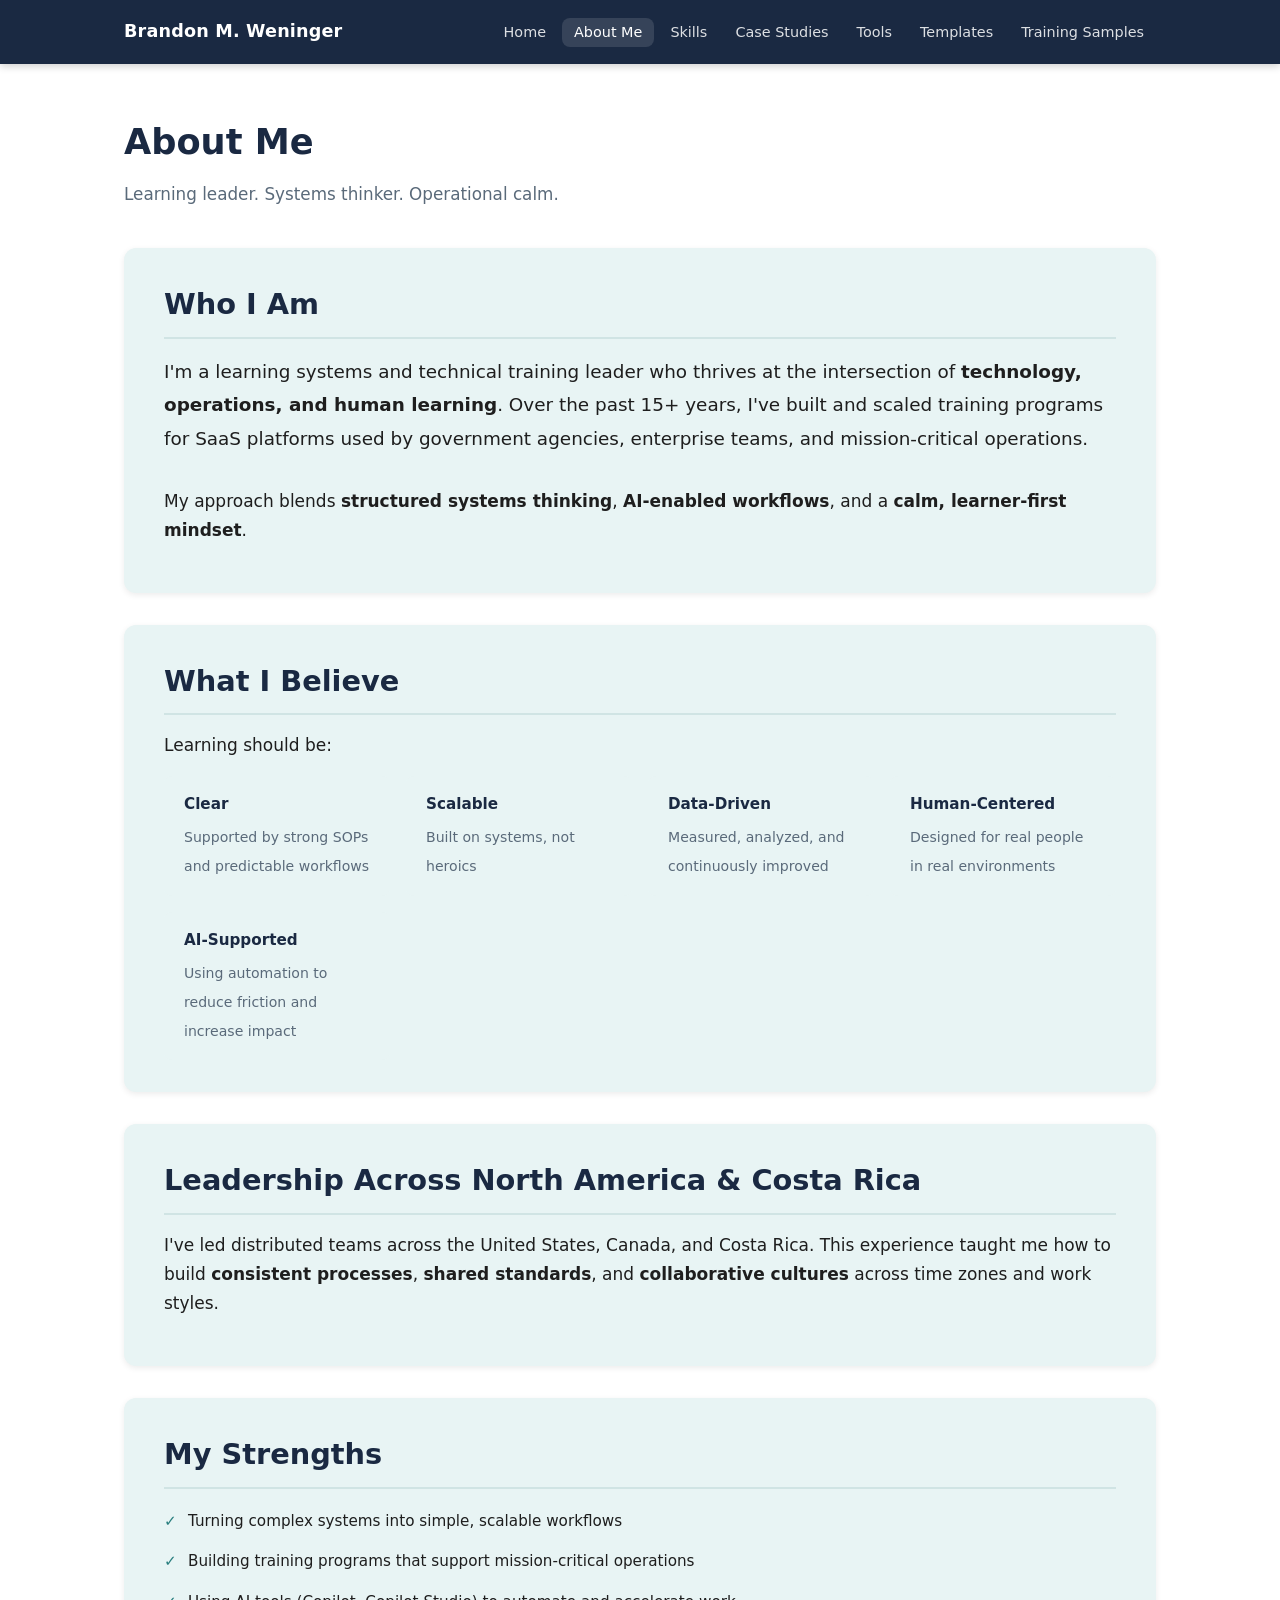
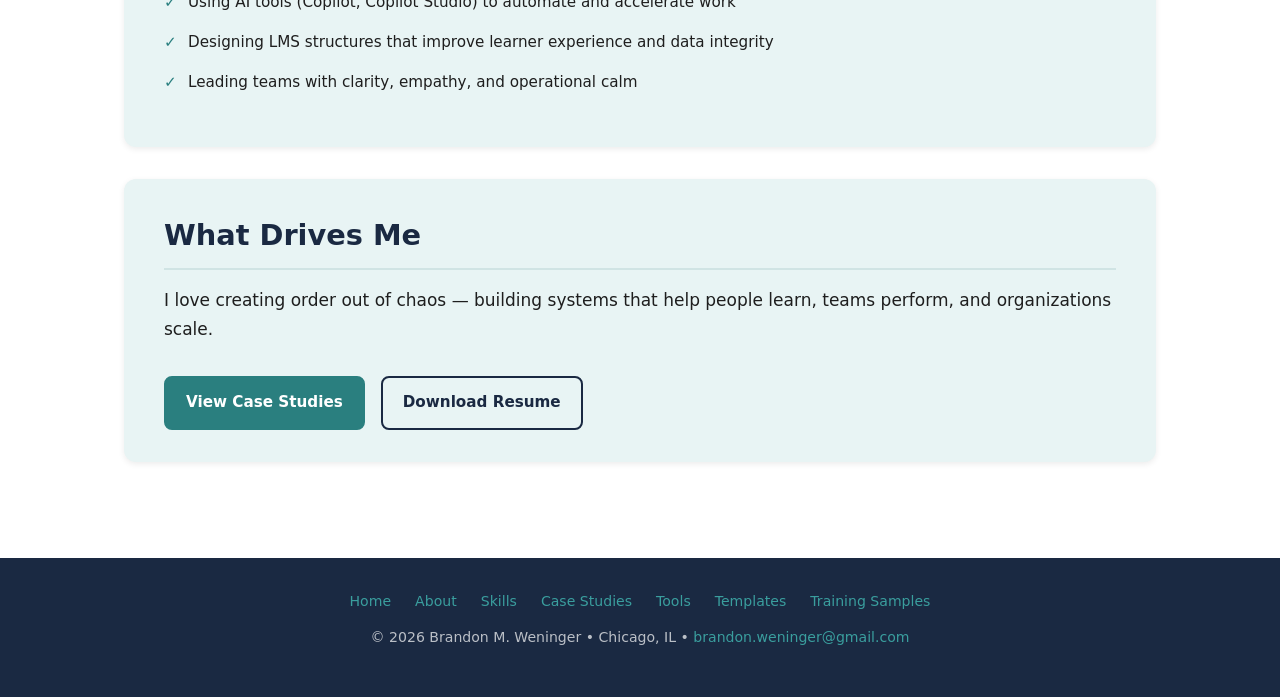
==== about.html @ 1dcb34bd "Update" ====
<!DOCTYPE html>
<html lang="en">
<head>
  <meta charset="UTF-8" />
  <meta name="viewport" content="width=device-width, initial-scale=1.0" />
  <meta name="description" content="About Brandon M. Weninger — Learning systems and technical training leader with 15+ years of experience." />
  <title>About Me | Brandon M. Weninger</title>
  <link rel="stylesheet" href="assets/css/style.css" />
</head>
<body>

  <header>
    <div class="header-inner">
      <a href="index.html" class="site-logo">Brandon M. Weninger</a>
      <button class="nav-toggle" aria-label="Toggle navigation" onclick="document.querySelector('nav ul').classList.toggle('open')">
        <span></span><span></span><span></span>
      </button>
      <nav>
        <ul>
          <li><a href="index.html">Home</a></li>
          <li><a href="about.html" class="active">About Me</a></li>
          <li><a href="skills.html">Skills</a></li>
          <li><a href="case-studies.html">Case Studies</a></li>
          <li><a href="tools.html">Tools</a></li>
          <li><a href="templates.html">Templates</a></li>
          <li><a href="training-samples.html">Training Samples</a></li>
        </ul>
      </nav>
    </div>
  </header>

  <main>
    <h1 class="page-title">About Me</h1>
    <p class="page-subtitle">Learning leader. Systems thinker. Operational calm.</p>

    <section>
      <h2>Who I Am</h2>
      <p class="about-lead">I'm a learning systems and technical training leader who thrives at the intersection of <strong>technology, operations, and human learning</strong>. Over the past 15+ years, I've built and scaled training programs for SaaS platforms used by government agencies, enterprise teams, and mission‑critical operations.</p>
      <p>My approach blends <strong>structured systems thinking</strong>, <strong>AI‑enabled workflows</strong>, and a <strong>calm, learner‑first mindset</strong>.</p>
    </section>

    <section>
      <h2>What I Believe</h2>
      <p>Learning should be:</p>
      <div class="values-grid">
        <div class="value-item">
          <strong>Clear</strong>
          <span>Supported by strong SOPs and predictable workflows</span>
        </div>
        <div class="value-item">
          <strong>Scalable</strong>
          <span>Built on systems, not heroics</span>
        </div>
        <div class="value-item">
          <strong>Data‑Driven</strong>
          <span>Measured, analyzed, and continuously improved</span>
        </div>
        <div class="value-item">
          <strong>Human‑Centered</strong>
          <span>Designed for real people in real environments</span>
        </div>
        <div class="value-item">
          <strong>AI‑Supported</strong>
          <span>Using automation to reduce friction and increase impact</span>
        </div>
      </div>
    </section>

    <section>
      <h2>Leadership Across North America &amp; Costa Rica</h2>
      <p>I've led distributed teams across the United States, Canada, and Costa Rica. This experience taught me how to build <strong>consistent processes</strong>, <strong>shared standards</strong>, and <strong>collaborative cultures</strong> across time zones and work styles.</p>
    </section>

    <section>
      <h2>My Strengths</h2>
      <ul class="impact-list">
        <li>Turning complex systems into simple, scalable workflows</li>
        <li>Building training programs that support mission‑critical operations</li>
        <li>Using AI tools (Copilot, Copilot Studio) to automate and accelerate work</li>
        <li>Designing LMS structures that improve learner experience and data integrity</li>
        <li>Leading teams with clarity, empathy, and operational calm</li>
      </ul>
    </section>

    <section>
      <h2>What Drives Me</h2>
      <p>I love creating order out of chaos — building systems that help people learn, teams perform, and organizations scale.</p>
      <div class="quick-links">
        <a href="case-studies.html" class="btn btn-primary">View Case Studies</a>
        <a href="assets/files/brandon-weninger-resume.pdf" class="btn btn-outline" style="color:var(--navy);border-color:var(--navy);" target="_blank">Download Resume</a>
      </div>
    </section>
  </main>

  <footer>
    <div class="footer-links">
      <a href="index.html">Home</a>
      <a href="about.html">About</a>
      <a href="skills.html">Skills</a>
      <a href="case-studies.html">Case Studies</a>
      <a href="tools.html">Tools</a>
      <a href="templates.html">Templates</a>
      <a href="training-samples.html">Training Samples</a>
    </div>
    <p>&copy; 2026 Brandon M. Weninger &bull; Chicago, IL &bull; <a href="mailto:brandon.weninger@gmail.com">brandon.weninger@gmail.com</a></p>
  </footer>

</body>
</html>
---- assets/css/style.css ----
/* =============================================
   Brandon M. Weninger — Portfolio Site Styles
   ============================================= */

:root {
  --navy:   #1a2942;
  --teal:   #2a7f7f;
  --teal-light: #3a9e9e;
  --accent: #e8f4f4;
  --text:   #1e1e1e;
  --muted:  #5a6a7a;
  --white:  #ffffff;
  --card-bg:#f7fbfb;
  --border: #d0e4e4;
  --max-w:  1080px;
  --radius: 8px;
  --shadow: 0 2px 12px rgba(0,0,0,0.08);
}

*, *::before, *::after { box-sizing: border-box; margin: 0; padding: 0; }

html { scroll-behavior: smooth; }

body {
  font-family: 'Segoe UI', system-ui, -apple-system, sans-serif;
  font-size: 17px;
  line-height: 1.7;
  color: var(--text);
  background: var(--white);
}

a { color: var(--teal); text-decoration: none; }
a:hover { color: var(--teal-light); text-decoration: underline; }

img { max-width: 100%; height: auto; display: block; }

/* ---- HEADER / NAV ---- */
header {
  background: var(--navy);
  color: var(--white);
  position: sticky;
  top: 0;
  z-index: 100;
  box-shadow: 0 2px 8px rgba(0,0,0,0.2);
}

.header-inner {
  max-width: var(--max-w);
  margin: 0 auto;
  padding: 0 1.5rem;
  display: flex;
  align-items: center;
  justify-content: space-between;
  height: 64px;
}

.site-logo {
  font-size: 1.1rem;
  font-weight: 700;
  letter-spacing: 0.01em;
  color: var(--white);
  white-space: nowrap;
}
.site-logo span { color: var(--teal-light); }

nav ul {
  list-style: none;
  display: flex;
  gap: 0.25rem;
}

nav a {
  color: rgba(255,255,255,0.85);
  font-size: 0.9rem;
  font-weight: 500;
  padding: 0.4rem 0.75rem;
  border-radius: var(--radius);
  transition: background 0.2s, color 0.2s;
}
nav a:hover, nav a.active {
  background: rgba(255,255,255,0.12);
  color: var(--white);
  text-decoration: none;
}

/* hamburger */
.nav-toggle {
  display: none;
  background: none;
  border: none;
  cursor: pointer;
  padding: 0.5rem;
  color: var(--white);
}
.nav-toggle span {
  display: block;
  width: 22px;
  height: 2px;
  background: currentColor;
  margin: 4px 0;
  border-radius: 2px;
  transition: 0.3s;
}

/* ---- HERO ---- */
.hero {
  background: linear-gradient(135deg, var(--navy) 0%, #2a4a6a 100%);
  color: var(--white);
  padding: 5rem 1.5rem 4rem;
  text-align: center;
}

.hero-inner { max-width: 760px; margin: 0 auto; }

.hero h1 {
  font-size: clamp(2rem, 5vw, 3rem);
  font-weight: 800;
  margin-bottom: 0.5rem;
  line-height: 1.2;
}

.hero-subtitle {
  font-size: 1.1rem;
  color: var(--teal-light);
  font-weight: 600;
  letter-spacing: 0.03em;
  margin-bottom: 1.25rem;
}

.hero-tagline {
  font-size: 1rem;
  color: rgba(255,255,255,0.78);
  margin-bottom: 2rem;
  max-width: 600px;
  margin-left: auto;
  margin-right: auto;
}

.btn {
  display: inline-block;
  padding: 0.65rem 1.5rem;
  border-radius: var(--radius);
  font-weight: 600;
  font-size: 0.95rem;
  transition: all 0.2s;
  cursor: pointer;
}

.btn-primary {
  background: var(--teal);
  color: var(--white);
  border: 2px solid var(--teal);
}
.btn-primary:hover {
  background: var(--teal-light);
  border-color: var(--teal-light);
  text-decoration: none;
  color: var(--white);
}

.btn-outline {
  background: transparent;
  color: var(--white);
  border: 2px solid rgba(255,255,255,0.5);
}
.btn-outline:hover {
  background: rgba(255,255,255,0.1);
  text-decoration: none;
  color: var(--white);
}

.hero-cta { display: flex; gap: 1rem; justify-content: center; flex-wrap: wrap; }

/* ---- MAIN CONTENT ---- */
main {
  max-width: var(--max-w);
  margin: 0 auto;
  padding: 3rem 1.5rem 4rem;
}

.page-title {
  font-size: clamp(1.6rem, 4vw, 2.2rem);
  font-weight: 800;
  color: var(--navy);
  margin-bottom: 0.5rem;
}

.page-subtitle {
  color: var(--muted);
  margin-bottom: 2.5rem;
  font-size: 1.05rem;
}

/* ---- SECTION ---- */
section { margin-bottom: 3.5rem; }

section h2 {
  font-size: 1.4rem;
  font-weight: 700;
  color: var(--navy);
  margin-bottom: 1rem;
  padding-bottom: 0.5rem;
  border-bottom: 2px solid var(--border);
}

section h3 {
  font-size: 1.1rem;
  font-weight: 700;
  color: var(--navy);
  margin-bottom: 0.5rem;
  margin-top: 1.5rem;
}

p { margin-bottom: 1rem; }

/* ---- CARDS ---- */
.card-grid {
  display: grid;
  grid-template-columns: repeat(auto-fill, minmax(280px, 1fr));
  gap: 1.5rem;
}

.card {
  background: var(--card-bg);
  border: 1px solid var(--border);
  border-radius: var(--radius);
  padding: 1.5rem;
  box-shadow: var(--shadow);
  transition: transform 0.2s, box-shadow 0.2s;
}
.card:hover { transform: translateY(-3px); box-shadow: 0 6px 20px rgba(0,0,0,0.1); }

.card-tag {
  display: inline-block;
  font-size: 0.75rem;
  font-weight: 600;
  letter-spacing: 0.05em;
  text-transform: uppercase;
  color: var(--teal);
  background: var(--accent);
  border-radius: 4px;
  padding: 0.15rem 0.5rem;
  margin-bottom: 0.75rem;
}

.card h3 { margin-top: 0; }
.card p { font-size: 0.95rem; color: var(--muted); margin-bottom: 1rem; }
.card a.card-link {
  font-size: 0.9rem;
  font-weight: 600;
  color: var(--teal);
}
.card a.card-link::after { content: ' →'; }

/* ---- FEATURED CARD ---- */
.featured-card {
  background: linear-gradient(135deg, var(--accent) 0%, #d6eeee 100%);
  border: 1px solid var(--teal);
  border-radius: var(--radius);
  padding: 2rem;
  margin-bottom: 2.5rem;
  box-shadow: var(--shadow);
}
.featured-card h2 { border: none; color: var(--navy); }
.featured-card p { color: var(--text); }

/* ---- QUICK LINKS ---- */
.quick-links {
  display: flex;
  gap: 1rem;
  flex-wrap: wrap;
  margin-top: 1rem;
}

/* ---- SKILLS GRID ---- */
.skills-section { margin-bottom: 2.5rem; }

.skills-grid {
  display: grid;
  grid-template-columns: repeat(auto-fill, minmax(220px, 1fr));
  gap: 1.25rem;
  margin-top: 1rem;
}

.skill-group {
  background: var(--card-bg);
  border: 1px solid var(--border);
  border-radius: var(--radius);
  padding: 1.25rem;
}

.skill-group h3 {
  font-size: 0.95rem;
  color: var(--teal);
  margin-top: 0;
  margin-bottom: 0.75rem;
  text-transform: uppercase;
  letter-spacing: 0.04em;
}

.skill-group ul {
  list-style: none;
  padding: 0;
}

.skill-group ul li {
  font-size: 0.9rem;
  color: var(--text);
  padding: 0.2rem 0;
  border-bottom: 1px solid var(--border);
}
.skill-group ul li:last-child { border-bottom: none; }

/* ---- CASE STUDY ---- */
.case-study {
  border-left: 4px solid var(--teal);
  padding-left: 1.5rem;
  margin-bottom: 2.5rem;
}

.case-study h2 {
  border-bottom: none;
  font-size: 1.25rem;
}

.impact-list {
  list-style: none;
  padding: 0;
  margin: 0.5rem 0 1rem;
}

.impact-list li {
  padding: 0.3rem 0 0.3rem 1.5rem;
  position: relative;
  font-size: 0.95rem;
}

.impact-list li::before {
  content: '✓';
  color: var(--teal);
  font-weight: 700;
  position: absolute;
  left: 0;
}

/* ---- FLOW STEPS ---- */
.flow-steps {
  counter-reset: step;
  list-style: none;
  padding: 0;
}

.flow-steps li {
  counter-increment: step;
  padding: 0.75rem 0 0.75rem 3rem;
  position: relative;
  border-bottom: 1px solid var(--border);
  font-size: 0.95rem;
}

.flow-steps li:last-child { border-bottom: none; }

.flow-steps li::before {
  content: counter(step);
  position: absolute;
  left: 0;
  top: 0.75rem;
  width: 1.75rem;
  height: 1.75rem;
  background: var(--teal);
  color: var(--white);
  border-radius: 50%;
  display: flex;
  align-items: center;
  justify-content: center;
  font-size: 0.8rem;
  font-weight: 700;
}

/* ---- SOP BLOCK ---- */
.sop-block {
  background: var(--card-bg);
  border: 1px solid var(--border);
  border-radius: var(--radius);
  padding: 1.5rem 2rem;
  font-size: 0.93rem;
  line-height: 1.8;
}

.sop-block table {
  width: 100%;
  border-collapse: collapse;
  margin: 1rem 0;
}

.sop-block table th,
.sop-block table td {
  text-align: left;
  padding: 0.4rem 0.75rem;
  border: 1px solid var(--border);
  font-size: 0.88rem;
}

.sop-block table th {
  background: var(--accent);
  font-weight: 700;
}

/* ---- ABOUT PAGE ---- */
.about-lead {
  font-size: 1.15rem;
  line-height: 1.8;
  margin-bottom: 2rem;
}

.values-grid {
  display: grid;
  grid-template-columns: repeat(auto-fill, minmax(200px, 1fr));
  gap: 1rem;
  margin-top: 1rem;
}

.value-item {
  background: var(--accent);
  border-radius: var(--radius);
  padding: 1rem 1.25rem;
}

.value-item strong {
  display: block;
  color: var(--navy);
  font-size: 0.95rem;
  margin-bottom: 0.25rem;
}

.value-item span {
  font-size: 0.88rem;
  color: var(--muted);
}

/* ---- FOOTER ---- */
footer {
  background: var(--navy);
  color: rgba(255,255,255,0.7);
  text-align: center;
  padding: 2rem 1.5rem;
  font-size: 0.88rem;
}

footer a { color: var(--teal-light); }
footer a:hover { color: var(--white); }

.footer-links {
  display: flex;
  gap: 1.5rem;
  justify-content: center;
  margin-bottom: 0.75rem;
  flex-wrap: wrap;
}

/* ---- RESPONSIVE ---- */
@media (max-width: 680px) {
  .nav-toggle { display: block; }

  nav ul {
    display: none;
    flex-direction: column;
    position: absolute;
    top: 64px;
    left: 0;
    right: 0;
    background: var(--navy);
    padding: 1rem 1.5rem;
    border-top: 1px solid rgba(255,255,255,0.1);
    gap: 0;
  }

  nav ul.open { display: flex; }

  nav a { padding: 0.65rem 0.5rem; display: block; }

  .hero { padding: 3.5rem 1.25rem 2.5rem; }

  .header-inner { position: relative; }
}
/* =============================================
   Training Samples Page Styles
   ============================================= */

/* Section spacing */
main section {
  background: var(--accent);
  padding: 2rem 2.5rem;
  margin: 2rem 0;
  border-radius: 12px;
  box-shadow: 0 2px 6px rgba(0,0,0,0.08);
}

/* Section titles */
main section h2 {
  color: var(--navy);
  margin-bottom: 1rem;
  font-size: 1.8rem;
}

/* Subheadings */
main section h3 {
  color: var(--teal);
  margin-top: 1.5rem;
  margin-bottom: 0.5rem;
  font-size: 1.3rem;
}

/* Lists */
.impact-list li,
.flow-steps li {
  margin-bottom: 0.5rem;
  line-height: 1.5;
}

/* Flow steps (numbered list) */
.flow-steps {
  padding-left: 1.2rem;
}

.flow-steps li {
  margin-bottom: 0.75rem;
  font-weight: 500;
}

/* Blockquote styling */
blockquote {
  background: #fff;
  border-left: 4px solid var(--teal);
  padding: 1rem 1.5rem;
  margin: 1.5rem 0;
  border-radius: 8px;
  font-style: italic;
  color: var(--muted);
}

/* Quick links buttons */
.quick-links {
  display: flex;
  gap: 1rem;
  margin-top: 2rem;
}

.quick-links .btn {
  padding: 0.75rem 1.25rem;
  border-radius: 8px;
  text-decoration: none;
  font-weight: 600;
}

.quick-links .btn-primary {
  background: var(--teal);
  color: #fff;
}

.quick-links .btn-outline {
  border: 2px solid var(--teal);
  color: var(--teal);
}
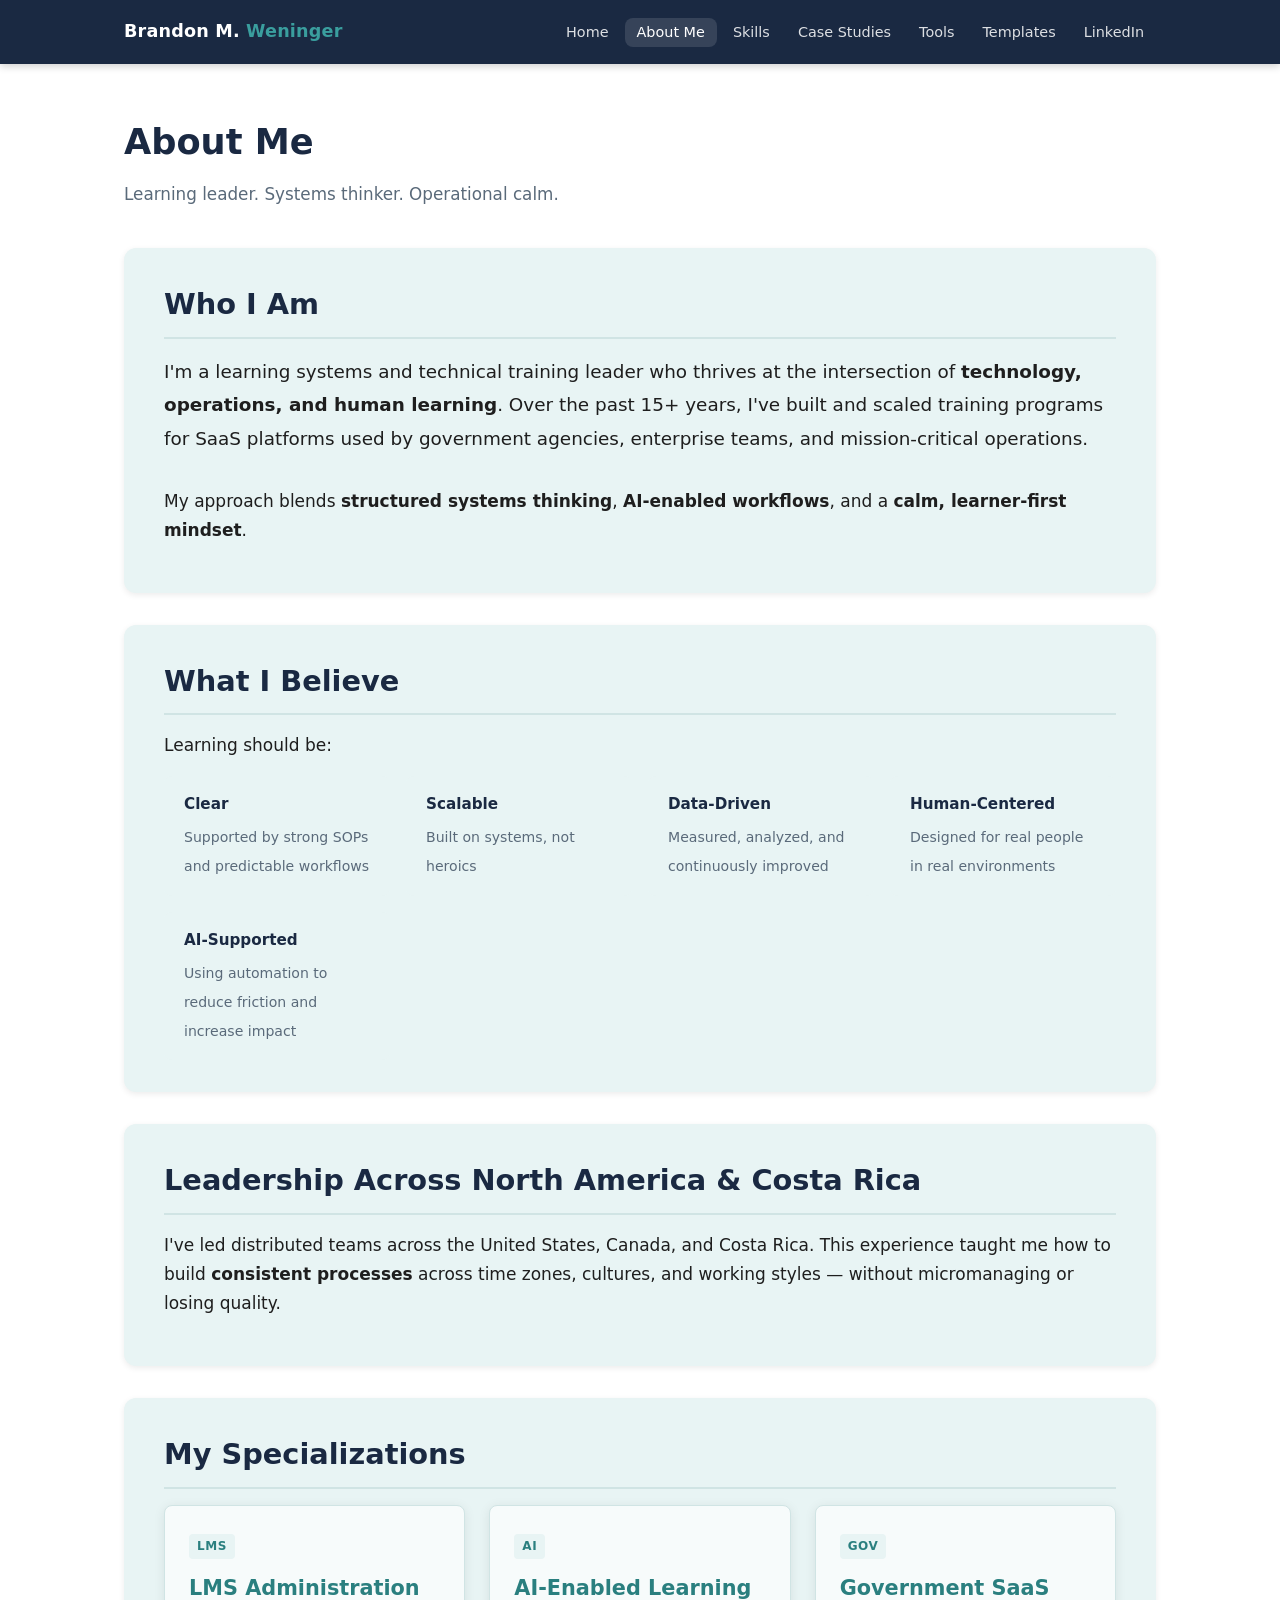
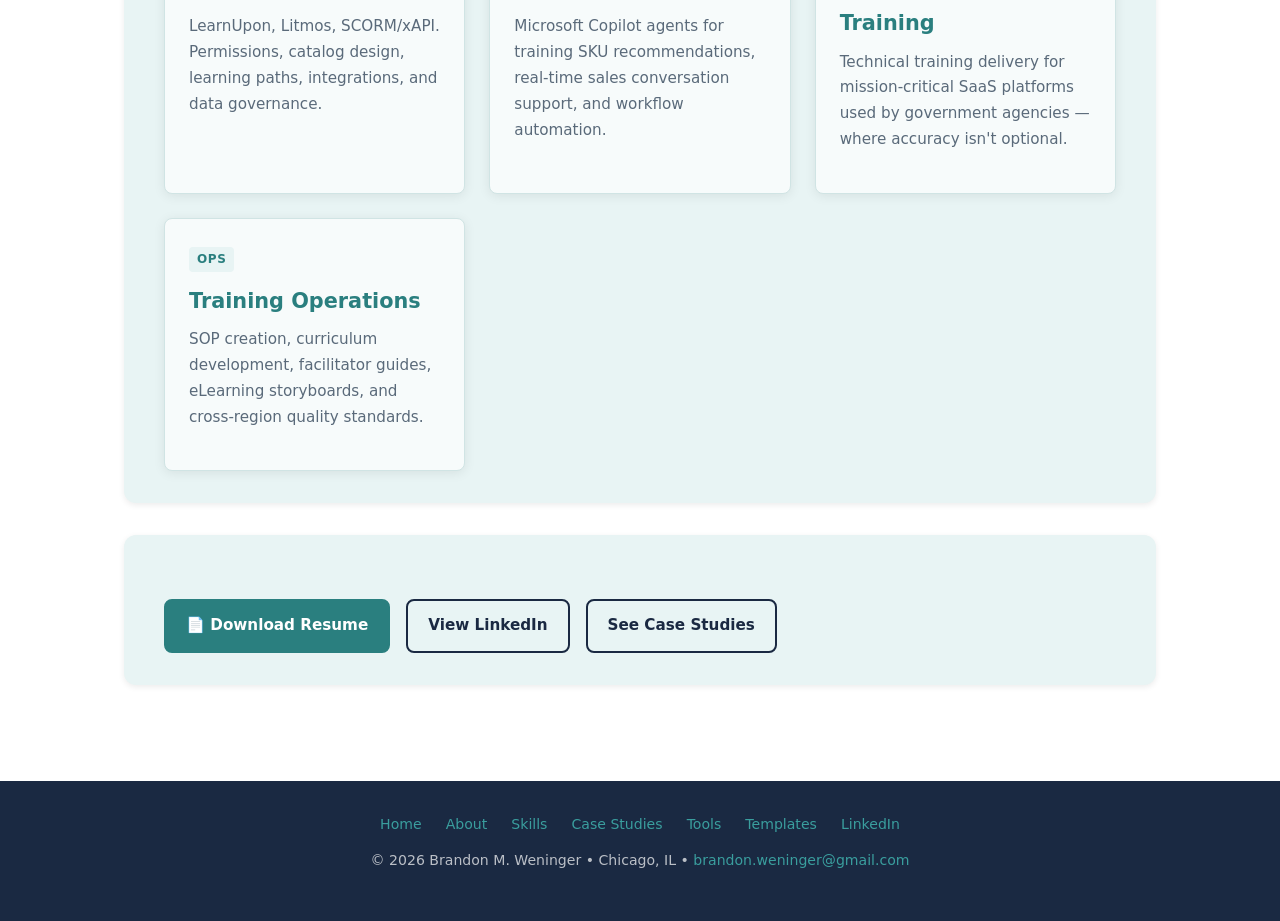
==== commit 8095b2c5: "Adding SEO" ====
--- a/about.html
+++ b/about.html
@@ -3,18 +3,44 @@
 <head>
   <meta charset="UTF-8" />
   <meta name="viewport" content="width=device-width, initial-scale=1.0" />
-  <meta name="description" content="About Brandon M. Weninger — Learning systems and technical training leader with 15+ years of experience." />
-  <title>About Me | Brandon M. Weninger</title>
+  <title>About Brandon M. Weninger | Learning Systems & Training Leader</title>
+  <meta name="description" content="About Brandon M. Weninger — Senior learning systems and technical training leader with 15+ years building LMS ecosystems, AI-enabled workflows, and distributed training teams for government SaaS environments." />
+  <meta name="author" content="Brandon M. Weninger" />
+  <meta name="robots" content="index, follow" />
+  <meta name="keywords" content="Brandon Weninger, Brandon M. Weninger, learning systems leader, LMS administrator, training manager, AI-enabled learning, Chicago learning and development, government SaaS training, instructional design, eLearning, distributed team leadership" />
+  <link rel="canonical" href="https://brandonweninger.github.io/brandon-weninger-portfolio/about.html" />
+  <meta property="og:type" content="profile" />
+  <meta property="og:site_name" content="Brandon M. Weninger" />
+  <meta property="og:title" content="About Brandon M. Weninger | Learning Systems & Training Leader" />
+  <meta property="og:description" content="Senior learning systems and technical training leader with 15+ years building LMS ecosystems, AI-enabled workflows, and distributed training teams." />
+  <meta property="og:url" content="https://brandonweninger.github.io/brandon-weninger-portfolio/about.html" />
+  <meta name="twitter:card" content="summary" />
+  <meta name="twitter:title" content="About Brandon M. Weninger | Learning Systems & Training Leader" />
+  <meta name="twitter:description" content="15+ years building LMS ecosystems, AI workflows, and distributed training teams. Based in Chicago, IL." />
+  <script type="application/ld+json">
+  {
+    "@context": "https://schema.org",
+    "@type": "ProfilePage",
+    "url": "https://brandonweninger.github.io/brandon-weninger-portfolio/about.html",
+    "name": "About Brandon M. Weninger",
+    "mainEntity": {
+      "@type": "Person",
+      "name": "Brandon M. Weninger",
+      "jobTitle": "Learning Systems & Technical Training Leader",
+      "email": "brandon.weninger@gmail.com",
+      "address": { "@type": "PostalAddress", "addressLocality": "Chicago", "addressRegion": "IL", "addressCountry": "US" },
+      "url": "https://brandonweninger.github.io/brandon-weninger-portfolio/",
+      "sameAs": ["https://linkedin.com/in/brandonweninger", "https://github.com/brandonweninger"]
+    }
+  }
+  </script>
   <link rel="stylesheet" href="assets/css/style.css" />
 </head>
 <body>
-
   <header>
     <div class="header-inner">
-      <a href="index.html" class="site-logo">Brandon M. Weninger</a>
-      <button class="nav-toggle" aria-label="Toggle navigation" onclick="document.querySelector('nav ul').classList.toggle('open')">
-        <span></span><span></span><span></span>
-      </button>
+      <a href="index.html" class="site-logo">Brandon M. <span>Weninger</span></a>
+      <button class="nav-toggle" aria-label="Toggle navigation" onclick="document.querySelector('nav ul').classList.toggle('open')"><span></span><span></span><span></span></button>
       <nav>
         <ul>
           <li><a href="index.html">Home</a></li>
@@ -23,87 +49,58 @@
           <li><a href="case-studies.html">Case Studies</a></li>
           <li><a href="tools.html">Tools</a></li>
           <li><a href="templates.html">Templates</a></li>
-          <li><a href="training-samples.html">Training Samples</a></li>
+          <li><a href="https://linkedin.com/in/brandonweninger" target="_blank" rel="noopener">LinkedIn</a></li>
         </ul>
       </nav>
     </div>
   </header>
-
   <main>
     <h1 class="page-title">About Me</h1>
     <p class="page-subtitle">Learning leader. Systems thinker. Operational calm.</p>
-
     <section>
       <h2>Who I Am</h2>
-      <p class="about-lead">I'm a learning systems and technical training leader who thrives at the intersection of <strong>technology, operations, and human learning</strong>. Over the past 15+ years, I've built and scaled training programs for SaaS platforms used by government agencies, enterprise teams, and mission‑critical operations.</p>
-      <p>My approach blends <strong>structured systems thinking</strong>, <strong>AI‑enabled workflows</strong>, and a <strong>calm, learner‑first mindset</strong>.</p>
+      <p class="about-lead">I'm a learning systems and technical training leader who thrives at the intersection of <strong>technology, operations, and human learning</strong>. Over the past 15+ years, I've built and scaled training programs for SaaS platforms used by government agencies, enterprise teams, and mission-critical operations.</p>
+      <p>My approach blends <strong>structured systems thinking</strong>, <strong>AI-enabled workflows</strong>, and a <strong>calm, learner-first mindset</strong>.</p>
     </section>
-
     <section>
       <h2>What I Believe</h2>
       <p>Learning should be:</p>
       <div class="values-grid">
-        <div class="value-item">
-          <strong>Clear</strong>
-          <span>Supported by strong SOPs and predictable workflows</span>
-        </div>
-        <div class="value-item">
-          <strong>Scalable</strong>
-          <span>Built on systems, not heroics</span>
-        </div>
-        <div class="value-item">
-          <strong>Data‑Driven</strong>
-          <span>Measured, analyzed, and continuously improved</span>
-        </div>
-        <div class="value-item">
-          <strong>Human‑Centered</strong>
-          <span>Designed for real people in real environments</span>
-        </div>
-        <div class="value-item">
-          <strong>AI‑Supported</strong>
-          <span>Using automation to reduce friction and increase impact</span>
-        </div>
+        <div class="value-item"><strong>Clear</strong><span>Supported by strong SOPs and predictable workflows</span></div>
+        <div class="value-item"><strong>Scalable</strong><span>Built on systems, not heroics</span></div>
+        <div class="value-item"><strong>Data-Driven</strong><span>Measured, analyzed, and continuously improved</span></div>
+        <div class="value-item"><strong>Human-Centered</strong><span>Designed for real people in real environments</span></div>
+        <div class="value-item"><strong>AI-Supported</strong><span>Using automation to reduce friction and increase impact</span></div>
       </div>
     </section>
-
     <section>
       <h2>Leadership Across North America &amp; Costa Rica</h2>
-      <p>I've led distributed teams across the United States, Canada, and Costa Rica. This experience taught me how to build <strong>consistent processes</strong>, <strong>shared standards</strong>, and <strong>collaborative cultures</strong> across time zones and work styles.</p>
+      <p>I've led distributed teams across the United States, Canada, and Costa Rica. This experience taught me how to build <strong>consistent processes</strong> across time zones, cultures, and working styles — without micromanaging or losing quality.</p>
     </section>
-
     <section>
-      <h2>My Strengths</h2>
-      <ul class="impact-list">
-        <li>Turning complex systems into simple, scalable workflows</li>
-        <li>Building training programs that support mission‑critical operations</li>
-        <li>Using AI tools (Copilot, Copilot Studio) to automate and accelerate work</li>
-        <li>Designing LMS structures that improve learner experience and data integrity</li>
-        <li>Leading teams with clarity, empathy, and operational calm</li>
-      </ul>
+      <h2>My Specializations</h2>
+      <div class="card-grid">
+        <div class="card"><span class="card-tag">LMS</span><h3>LMS Administration</h3><p>LearnUpon, Litmos, SCORM/xAPI. Permissions, catalog design, learning paths, integrations, and data governance.</p></div>
+        <div class="card"><span class="card-tag">AI</span><h3>AI-Enabled Learning</h3><p>Microsoft Copilot agents for training SKU recommendations, real-time sales conversation support, and workflow automation.</p></div>
+        <div class="card"><span class="card-tag">Gov</span><h3>Government SaaS Training</h3><p>Technical training delivery for mission-critical SaaS platforms used by government agencies — where accuracy isn't optional.</p></div>
+        <div class="card"><span class="card-tag">Ops</span><h3>Training Operations</h3><p>SOP creation, curriculum development, facilitator guides, eLearning storyboards, and cross-region quality standards.</p></div>
+      </div>
     </section>
-
     <section>
-      <h2>What Drives Me</h2>
-      <p>I love creating order out of chaos — building systems that help people learn, teams perform, and organizations scale.</p>
       <div class="quick-links">
-        <a href="case-studies.html" class="btn btn-primary">View Case Studies</a>
-        <a href="assets/files/brandon-weninger-resume.pdf" class="btn btn-outline" style="color:var(--navy);border-color:var(--navy);" target="_blank">Download Resume</a>
+        <a href="assets/files/brandon-weninger-resume.pdf" class="btn btn-primary" target="_blank" rel="noopener">&#128196; Download Resume</a>
+        <a href="https://linkedin.com/in/brandonweninger" class="btn btn-outline" style="color:var(--navy);border-color:var(--navy);" target="_blank" rel="noopener">View LinkedIn</a>
+        <a href="case-studies.html" class="btn btn-outline" style="color:var(--navy);border-color:var(--navy);">See Case Studies</a>
       </div>
     </section>
   </main>
-
   <footer>
     <div class="footer-links">
-      <a href="index.html">Home</a>
-      <a href="about.html">About</a>
-      <a href="skills.html">Skills</a>
-      <a href="case-studies.html">Case Studies</a>
-      <a href="tools.html">Tools</a>
-      <a href="templates.html">Templates</a>
-      <a href="training-samples.html">Training Samples</a>
+      <a href="index.html">Home</a><a href="about.html">About</a><a href="skills.html">Skills</a>
+      <a href="case-studies.html">Case Studies</a><a href="tools.html">Tools</a><a href="templates.html">Templates</a>
+      <a href="https://linkedin.com/in/brandonweninger" target="_blank" rel="noopener">LinkedIn</a>
     </div>
     <p>&copy; 2026 Brandon M. Weninger &bull; Chicago, IL &bull; <a href="mailto:brandon.weninger@gmail.com">brandon.weninger@gmail.com</a></p>
   </footer>
-
 </body>
 </html>
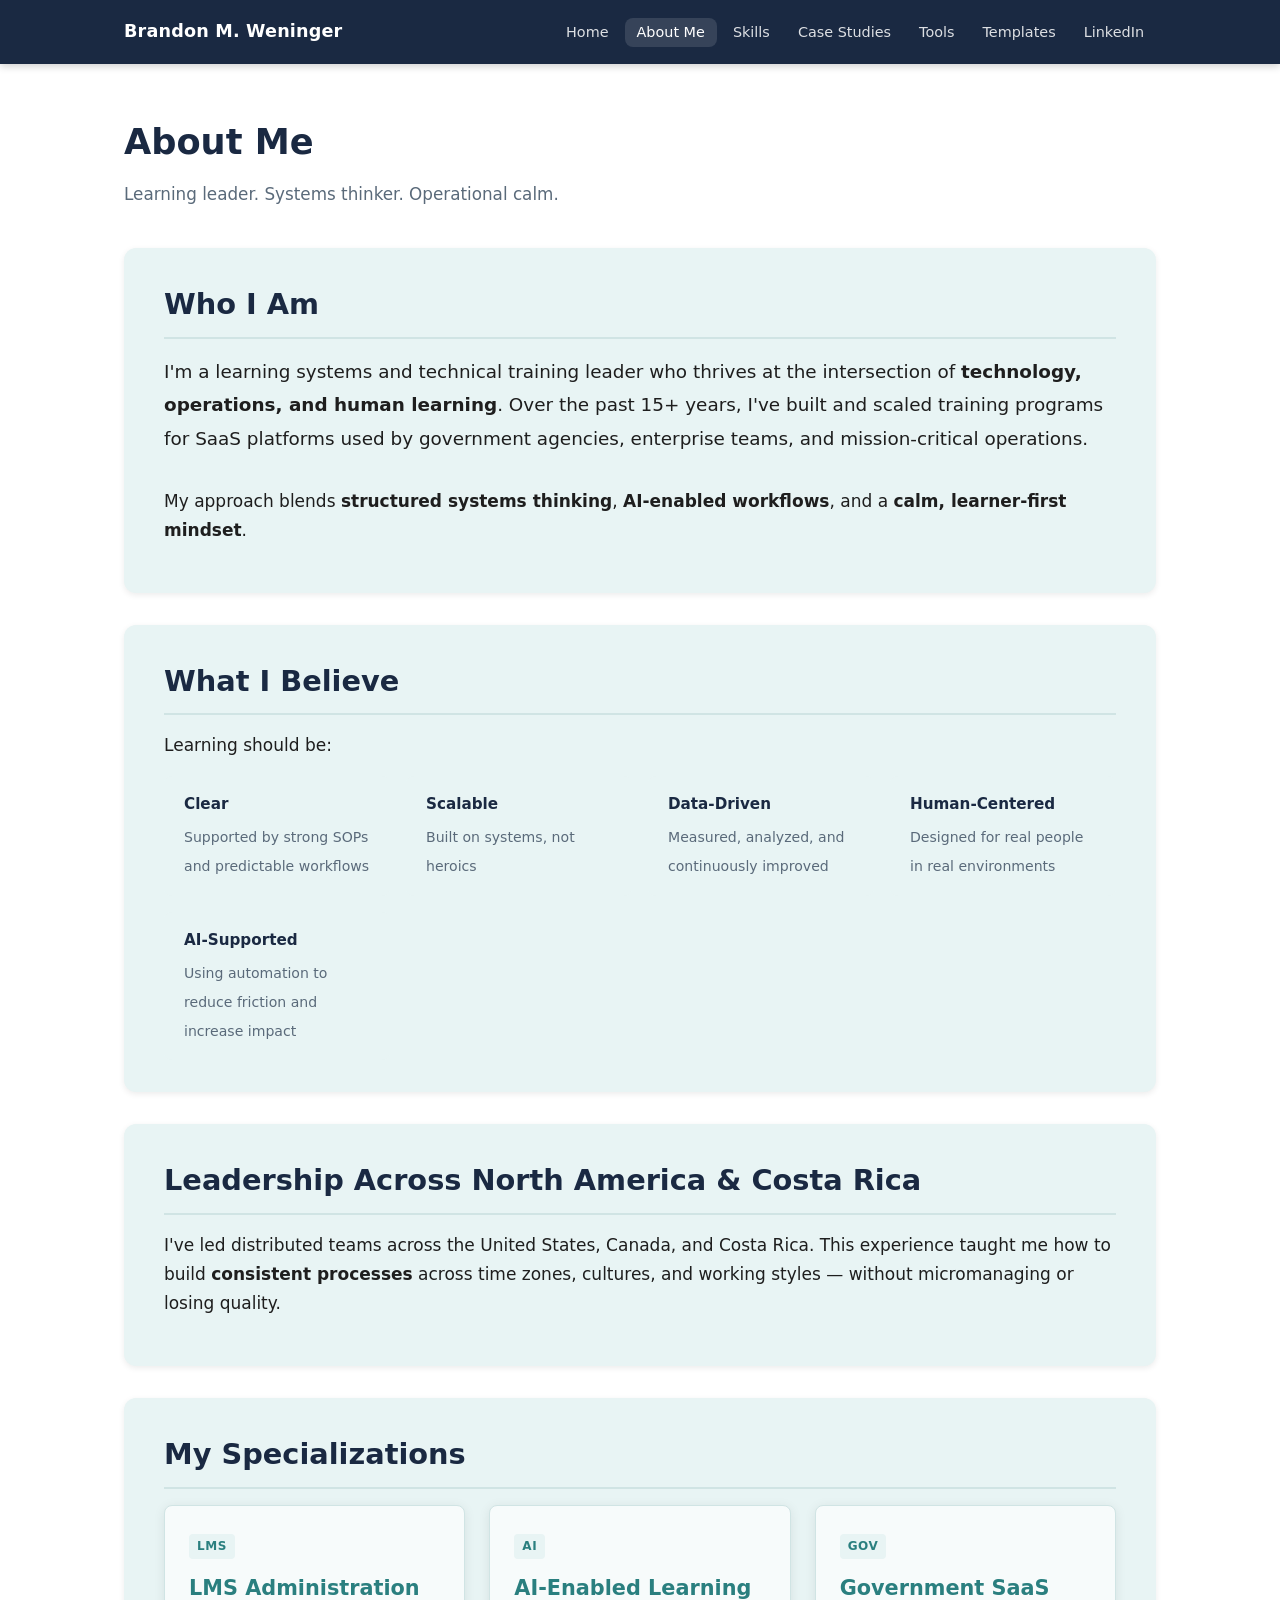
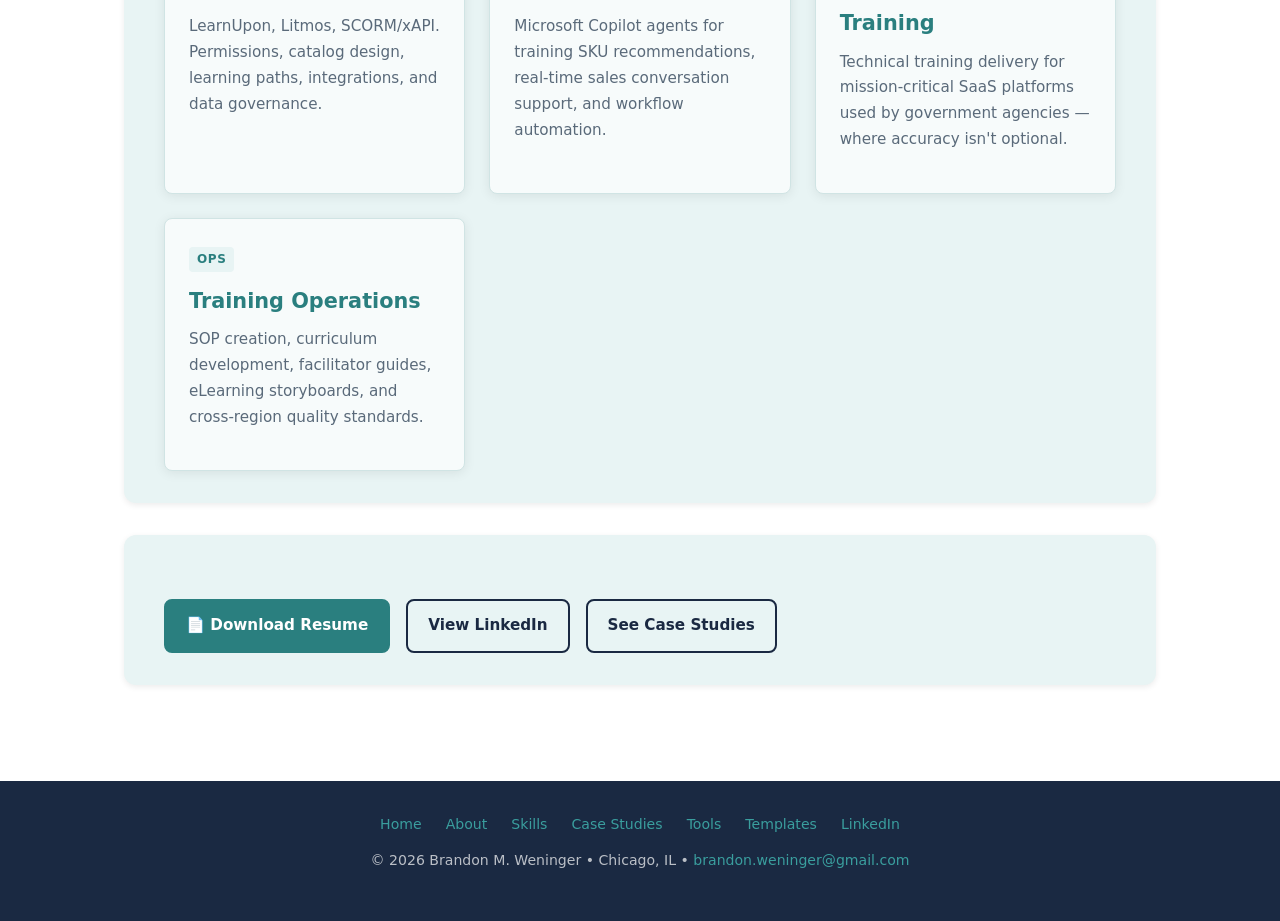
==== commit 48591a86: "Update" ====
--- a/about.html
+++ b/about.html
@@ -39,7 +39,7 @@
 <body>
   <header>
     <div class="header-inner">
-      <a href="index.html" class="site-logo">Brandon M. <span>Weninger</span></a>
+      <a href="index.html" class="site-logo">Brandon M. Weninger</a>
       <button class="nav-toggle" aria-label="Toggle navigation" onclick="document.querySelector('nav ul').classList.toggle('open')"><span></span><span></span><span></span></button>
       <nav>
         <ul>
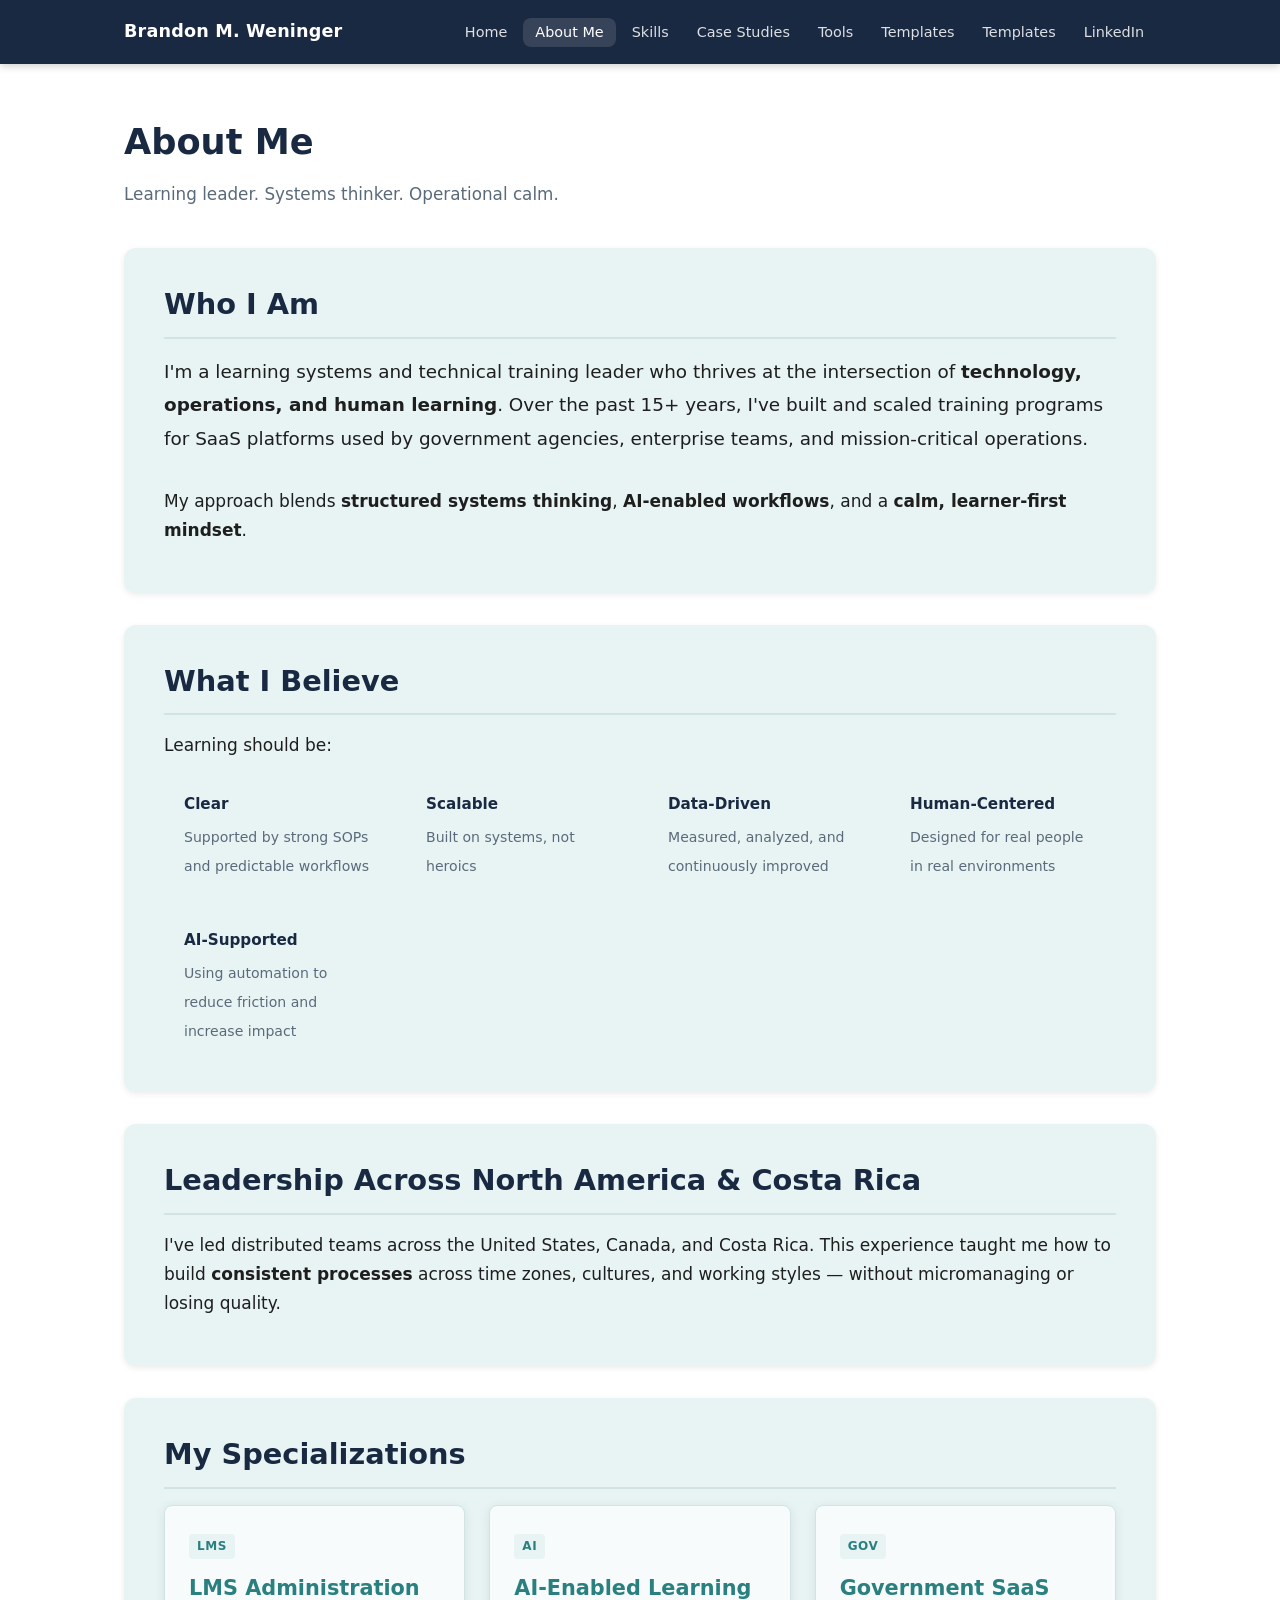
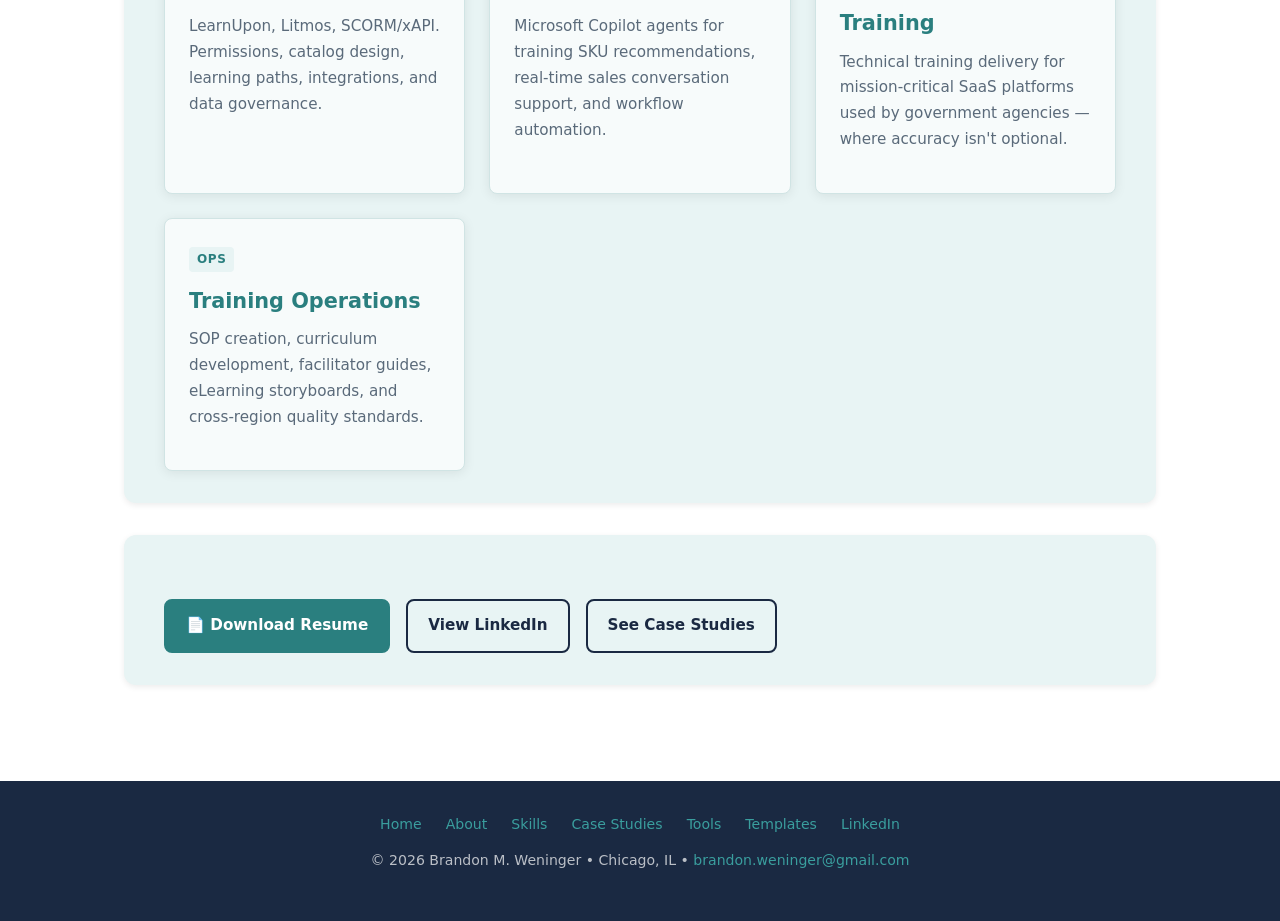
==== commit d78e66ca: "Update header links" ====
--- a/about.html
+++ b/about.html
@@ -49,6 +49,7 @@
           <li><a href="case-studies.html">Case Studies</a></li>
           <li><a href="tools.html">Tools</a></li>
           <li><a href="templates.html">Templates</a></li>
+          <li><a href="training-samples.html">Templates</a></li>
           <li><a href="https://linkedin.com/in/brandonweninger" target="_blank" rel="noopener">LinkedIn</a></li>
         </ul>
       </nav>
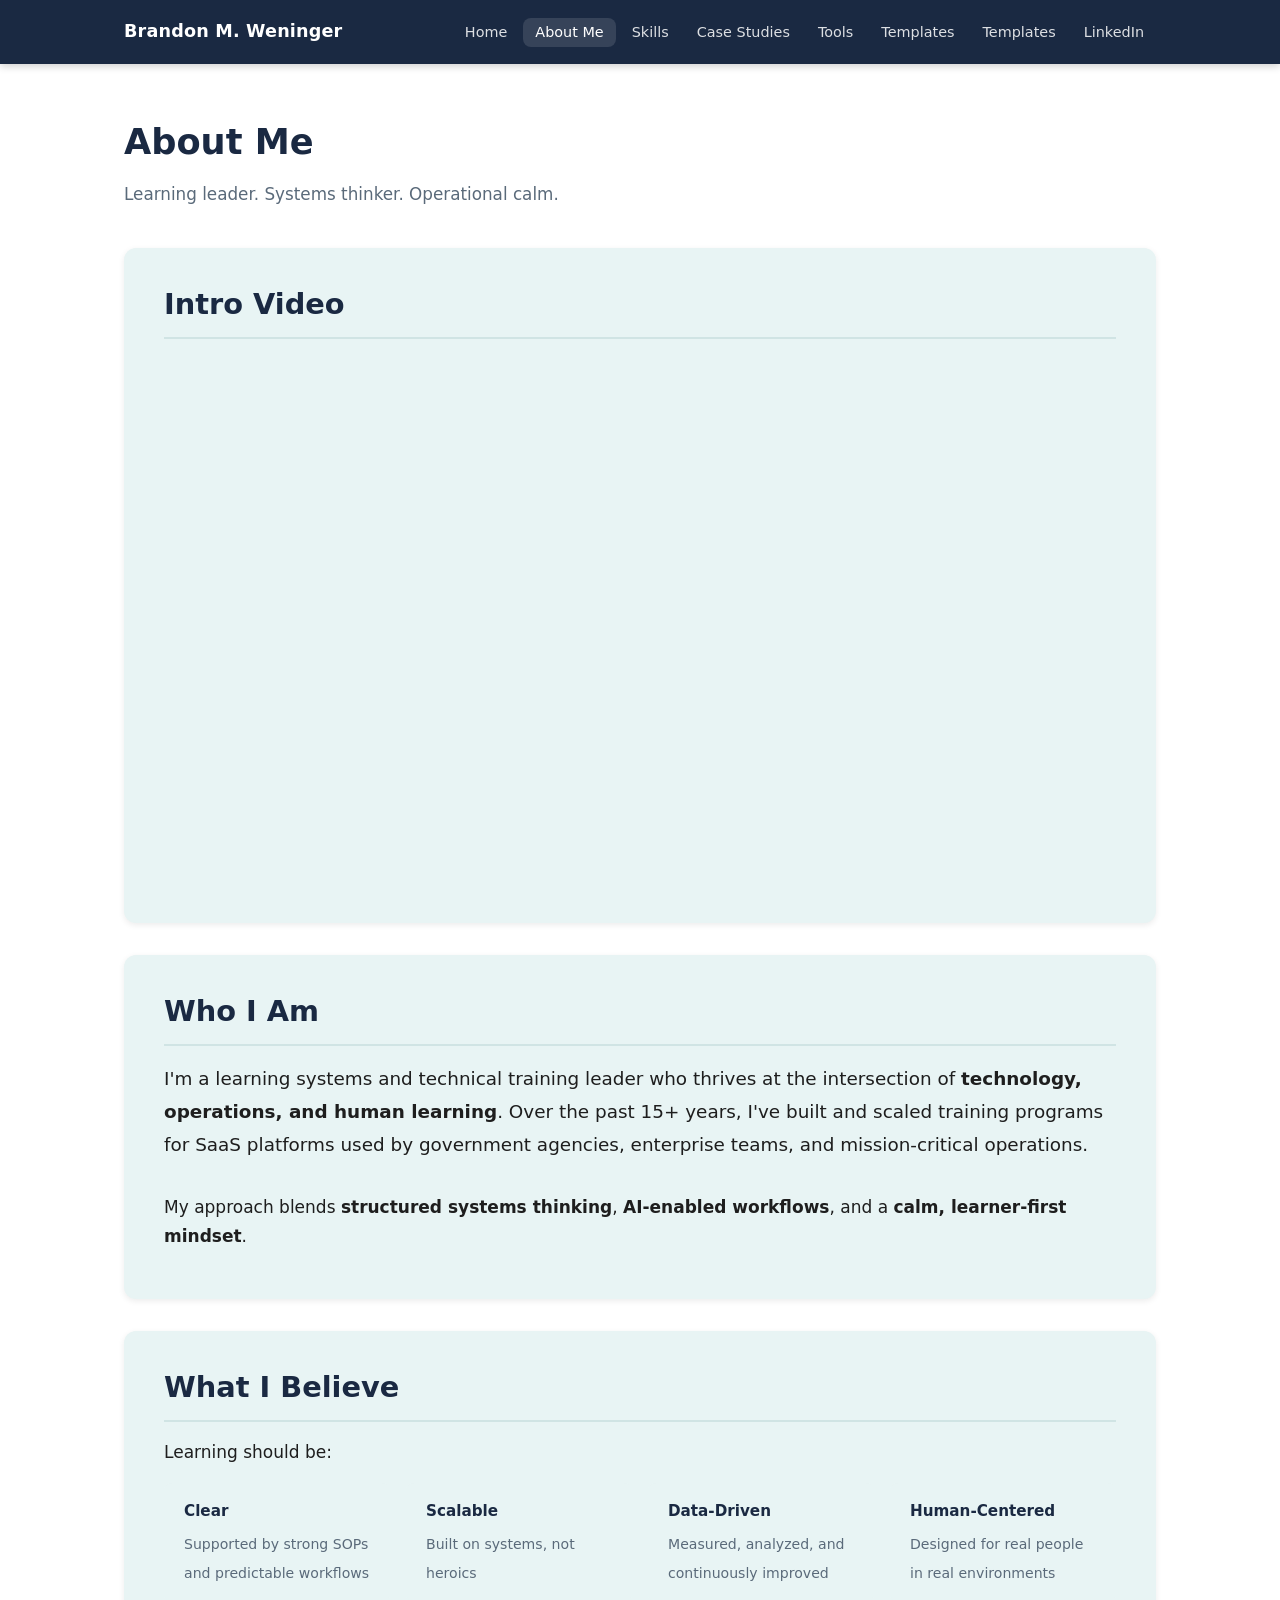
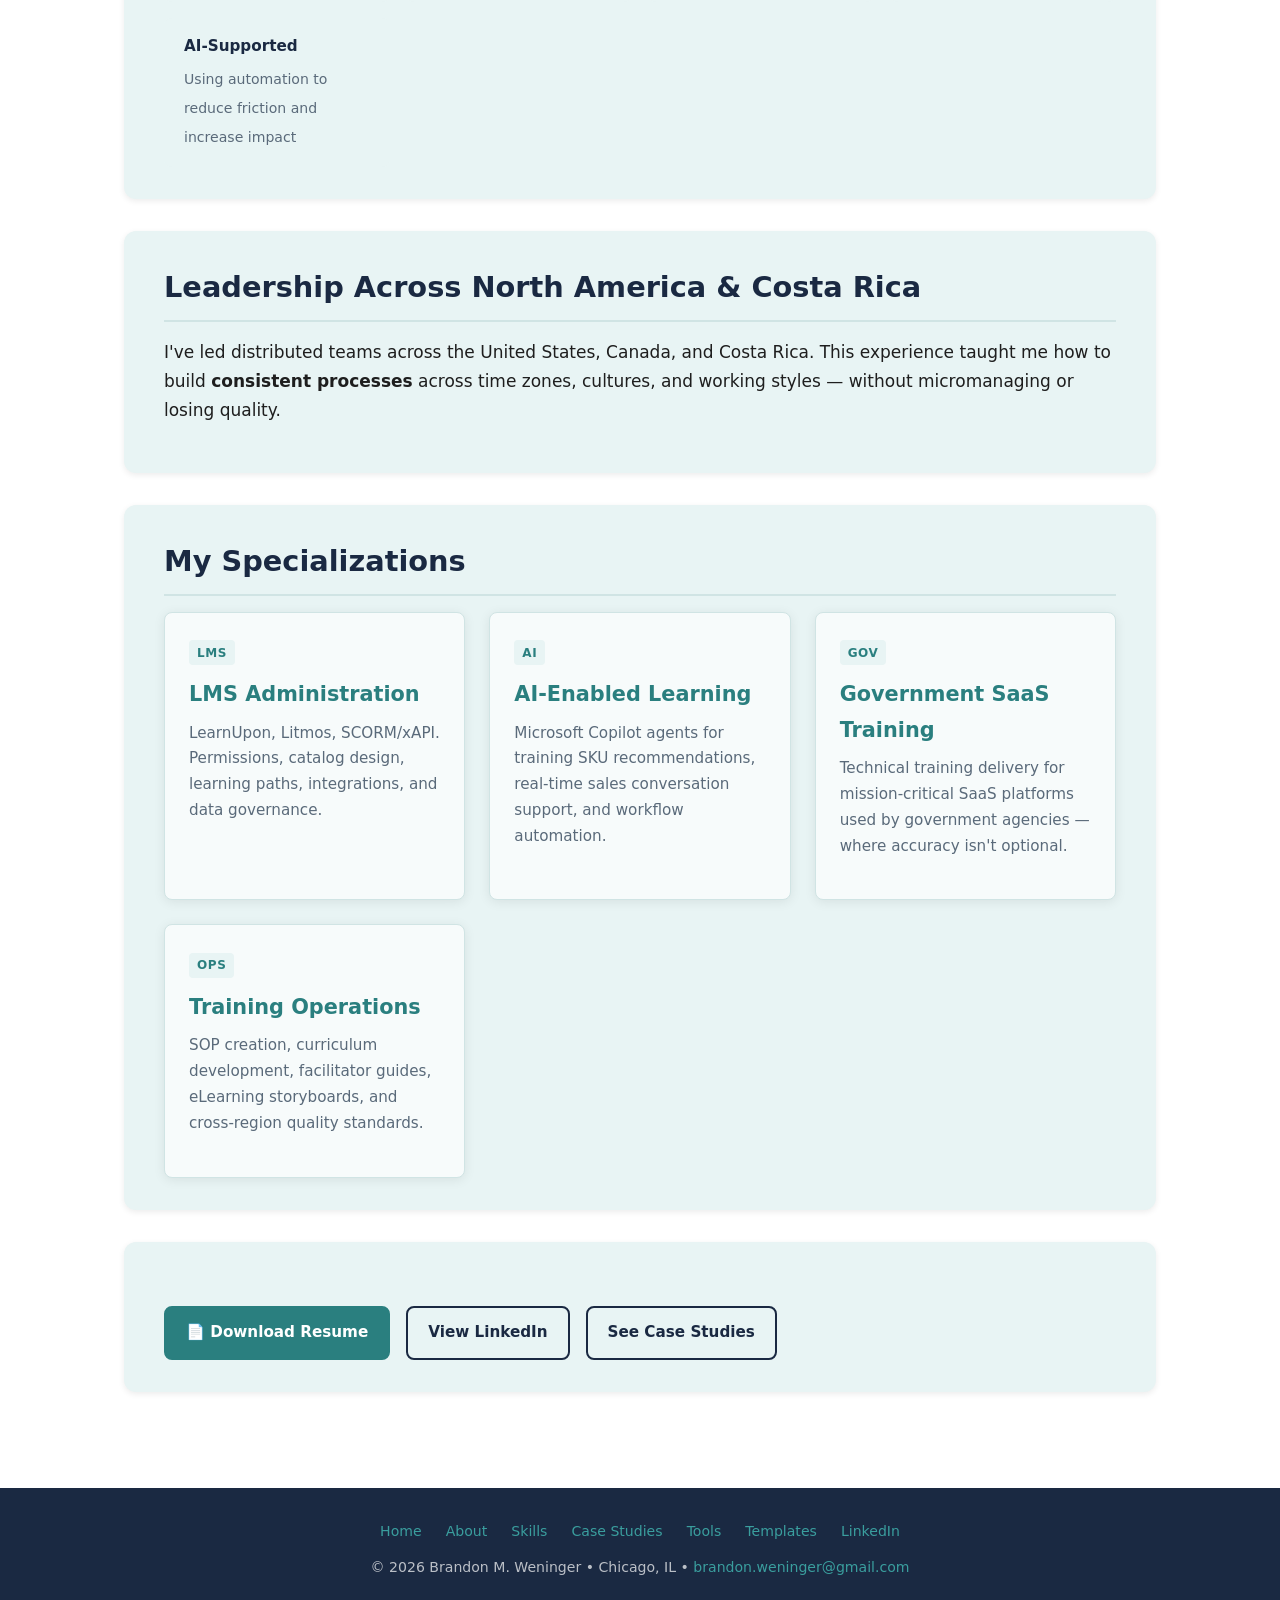
==== commit 849a514e: "Update about.html" ====
--- a/about.html
+++ b/about.html
@@ -17,6 +17,7 @@
   <meta name="twitter:card" content="summary" />
   <meta name="twitter:title" content="About Brandon M. Weninger | Learning Systems & Training Leader" />
   <meta name="twitter:description" content="15+ years building LMS ecosystems, AI workflows, and distributed training teams. Based in Chicago, IL." />
+
   <script type="application/ld+json">
   {
     "@context": "https://schema.org",
@@ -34,8 +35,19 @@
     }
   }
   </script>
+
   <link rel="stylesheet" href="assets/css/style.css" />
+
+  <!-- Google Analytics -->
+  <script async src="https://www.googletagmanager.com/gtag/js?id=G-7E9N1WG330"></script>
+  <script>
+    window.dataLayer = window.dataLayer || [];
+    function gtag(){dataLayer.push(arguments);}
+    gtag('js', new Date());
+    gtag('config', 'G-7E9N1WG330');
+  </script>
 </head>
+
 <body>
   <header>
     <div class="header-inner">
@@ -55,14 +67,32 @@
       </nav>
     </div>
   </header>
+
   <main>
     <h1 class="page-title">About Me</h1>
     <p class="page-subtitle">Learning leader. Systems thinker. Operational calm.</p>
+
+    <!-- Intro Video Section -->
+    <section class="intro-video-section">
+      <h2>Intro Video</h2>
+      <div style="position: relative; padding-bottom: 56.25%; height: 0;">
+        <iframe 
+          src="https://www.loom.com/embed/f4af936d965148eca5b88341e061728c"
+          frameborder="0"
+          webkitallowfullscreen
+          mozallowfullscreen
+          allowfullscreen
+          style="position: absolute; top: 0; left: 0; width: 100%; height: 100%;">
+        </iframe>
+      </div>
+    </section>
+
     <section>
       <h2>Who I Am</h2>
       <p class="about-lead">I'm a learning systems and technical training leader who thrives at the intersection of <strong>technology, operations, and human learning</strong>. Over the past 15+ years, I've built and scaled training programs for SaaS platforms used by government agencies, enterprise teams, and mission-critical operations.</p>
       <p>My approach blends <strong>structured systems thinking</strong>, <strong>AI-enabled workflows</strong>, and a <strong>calm, learner-first mindset</strong>.</p>
     </section>
+
     <section>
       <h2>What I Believe</h2>
       <p>Learning should be:</p>
@@ -74,10 +104,12 @@
         <div class="value-item"><strong>AI-Supported</strong><span>Using automation to reduce friction and increase impact</span></div>
       </div>
     </section>
+
     <section>
       <h2>Leadership Across North America &amp; Costa Rica</h2>
       <p>I've led distributed teams across the United States, Canada, and Costa Rica. This experience taught me how to build <strong>consistent processes</strong> across time zones, cultures, and working styles — without micromanaging or losing quality.</p>
     </section>
+
     <section>
       <h2>My Specializations</h2>
       <div class="card-grid">
@@ -87,6 +119,7 @@
         <div class="card"><span class="card-tag">Ops</span><h3>Training Operations</h3><p>SOP creation, curriculum development, facilitator guides, eLearning storyboards, and cross-region quality standards.</p></div>
       </div>
     </section>
+
     <section>
       <div class="quick-links">
         <a href="assets/files/brandon-weninger-resume.pdf" class="btn btn-primary" target="_blank" rel="noopener">&#128196; Download Resume</a>
@@ -95,6 +128,7 @@
       </div>
     </section>
   </main>
+
   <footer>
     <div class="footer-links">
       <a href="index.html">Home</a><a href="about.html">About</a><a href="skills.html">Skills</a>
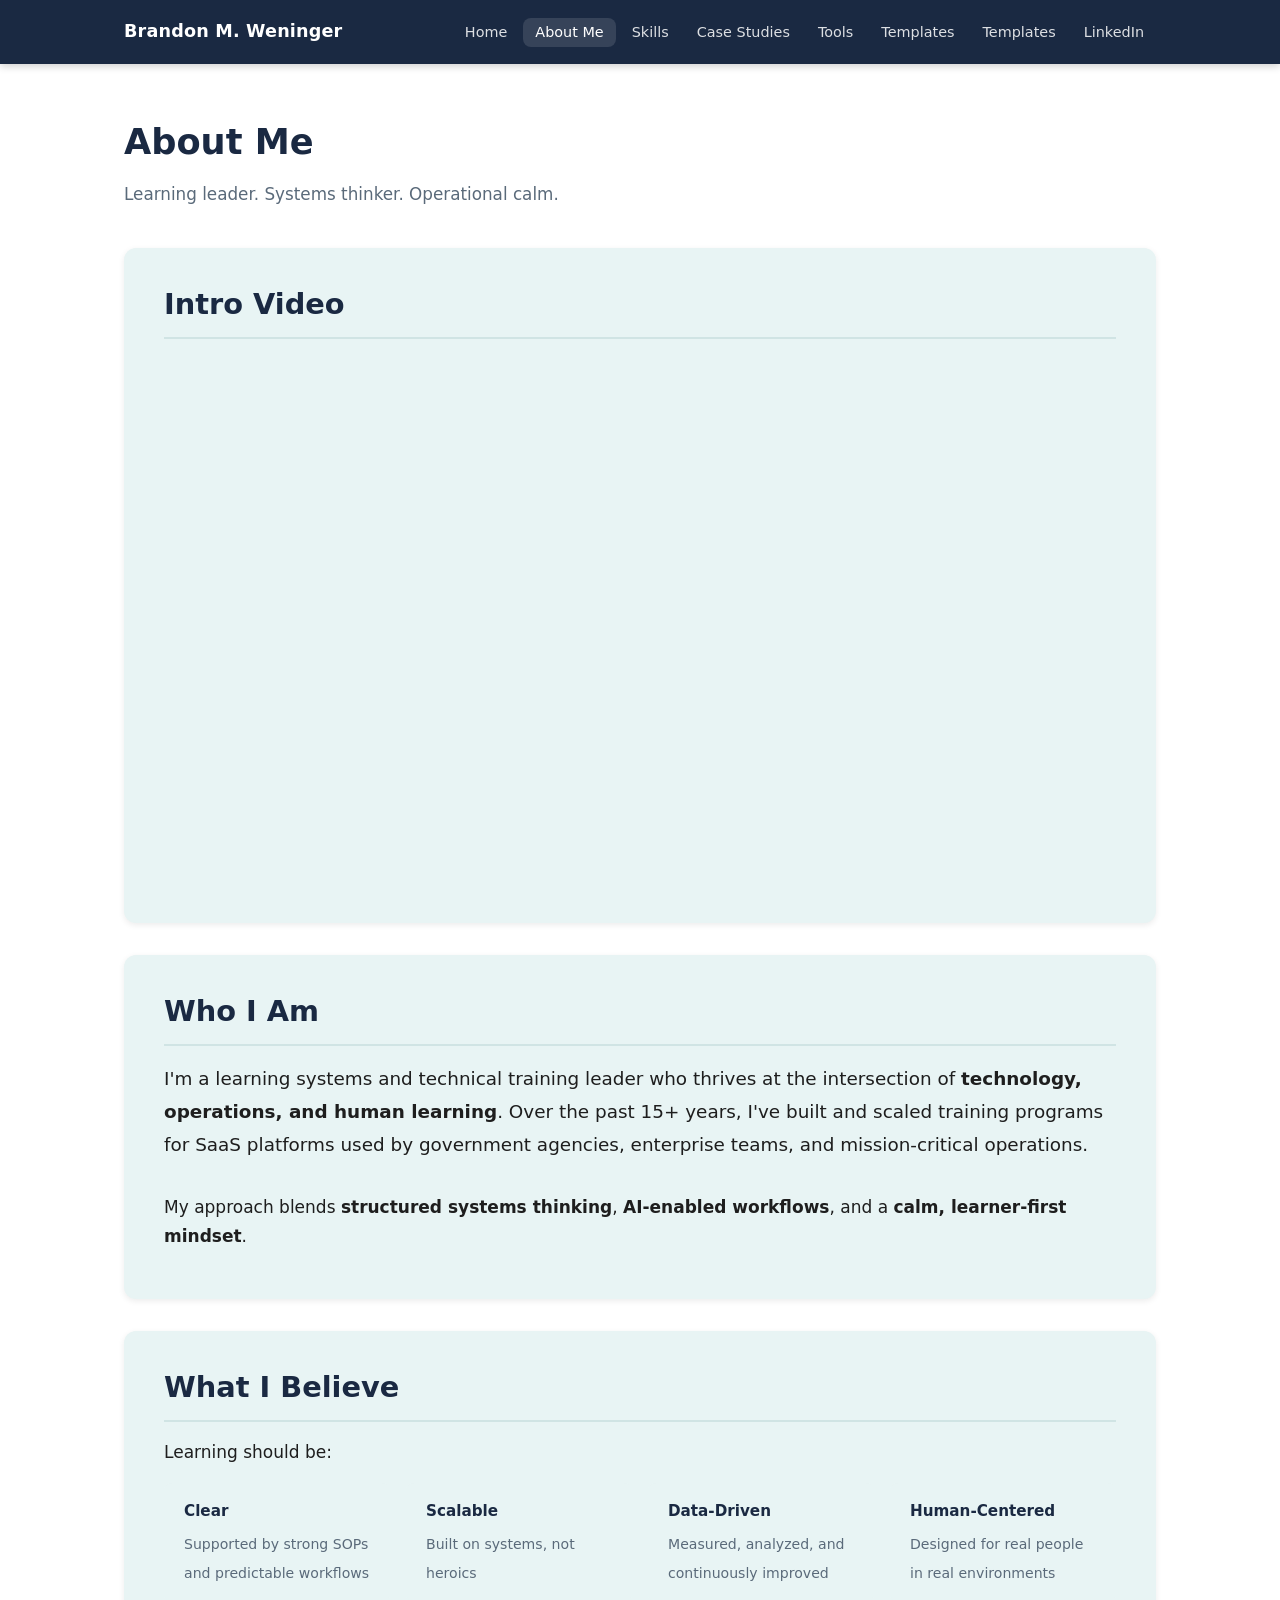
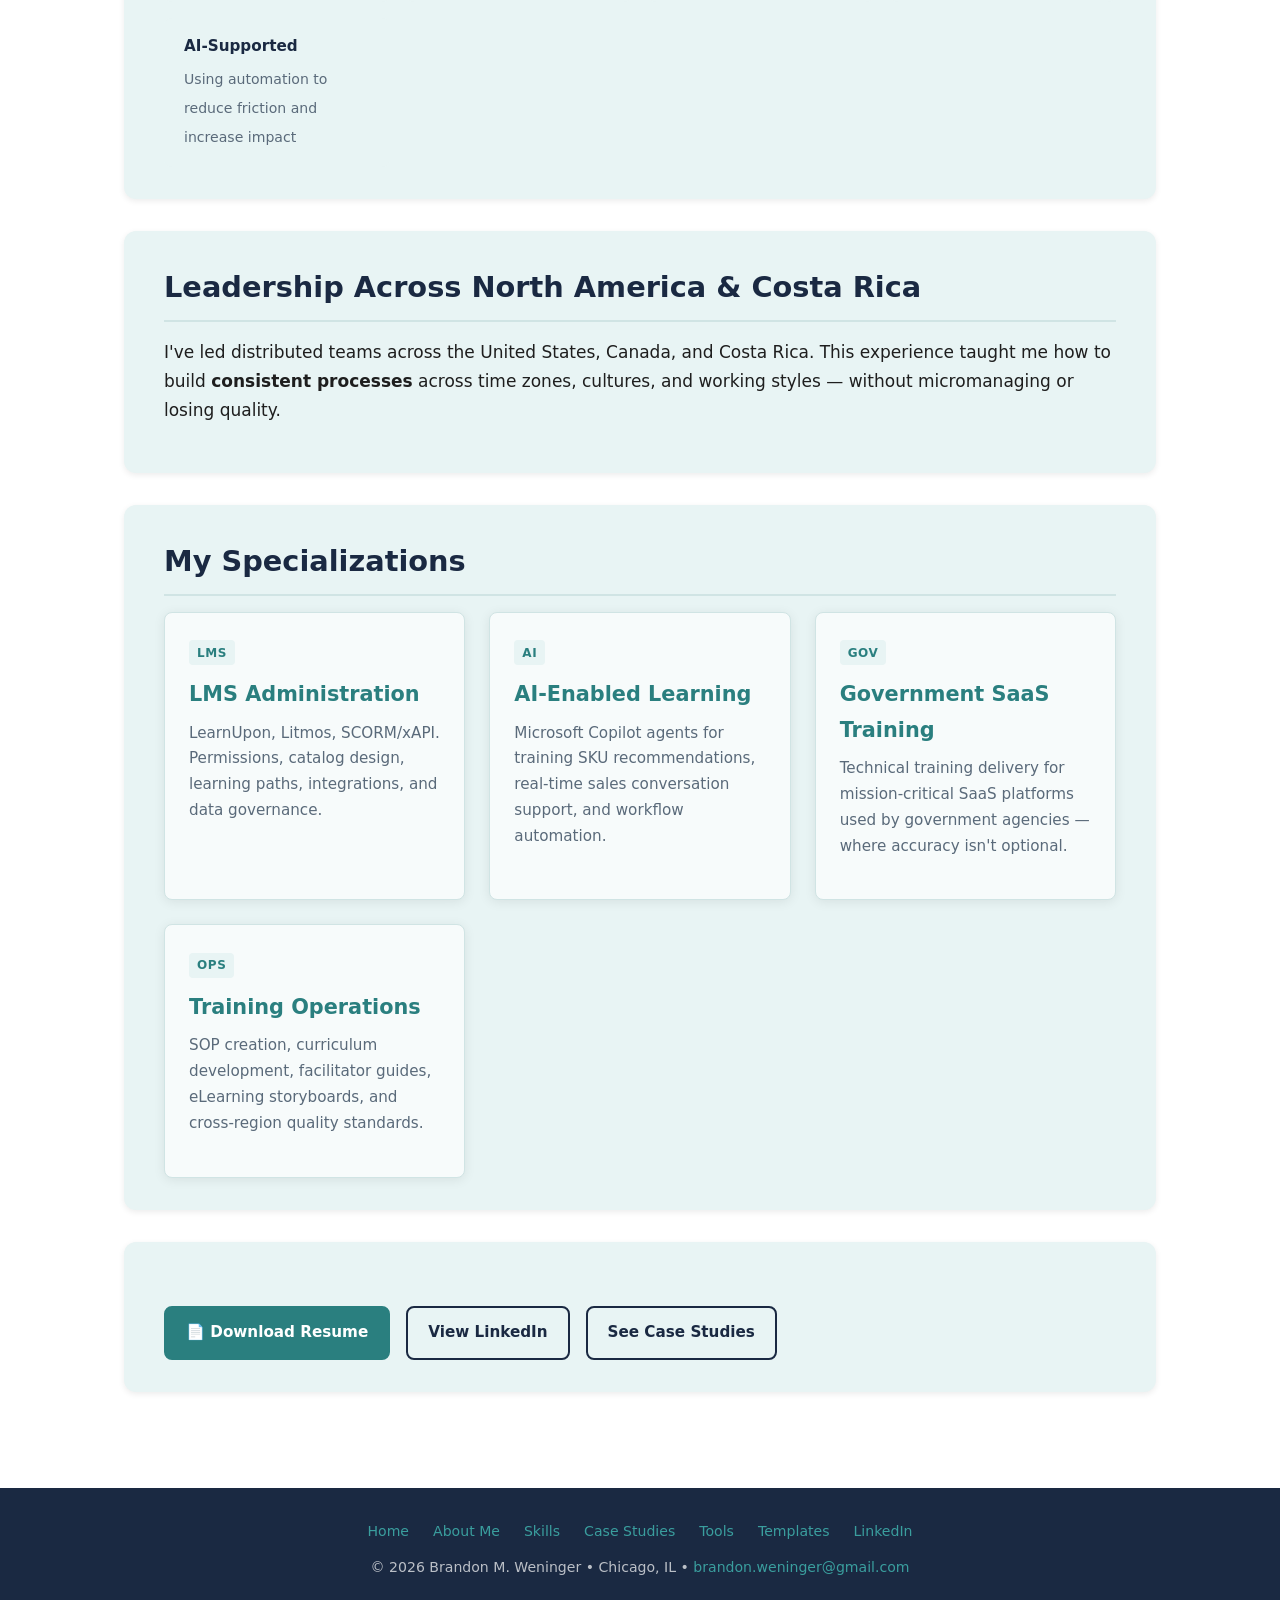
==== commit 071f0aa0: "Update" ====
--- a/about.html
+++ b/about.html
@@ -131,7 +131,7 @@
 
   <footer>
     <div class="footer-links">
-      <a href="index.html">Home</a><a href="about.html">About</a><a href="skills.html">Skills</a>
+      <a href="index.html">Home</a><a href="about.html">About Me</a><a href="skills.html">Skills</a>
       <a href="case-studies.html">Case Studies</a><a href="tools.html">Tools</a><a href="templates.html">Templates</a>
       <a href="https://linkedin.com/in/brandonweninger" target="_blank" rel="noopener">LinkedIn</a>
     </div>
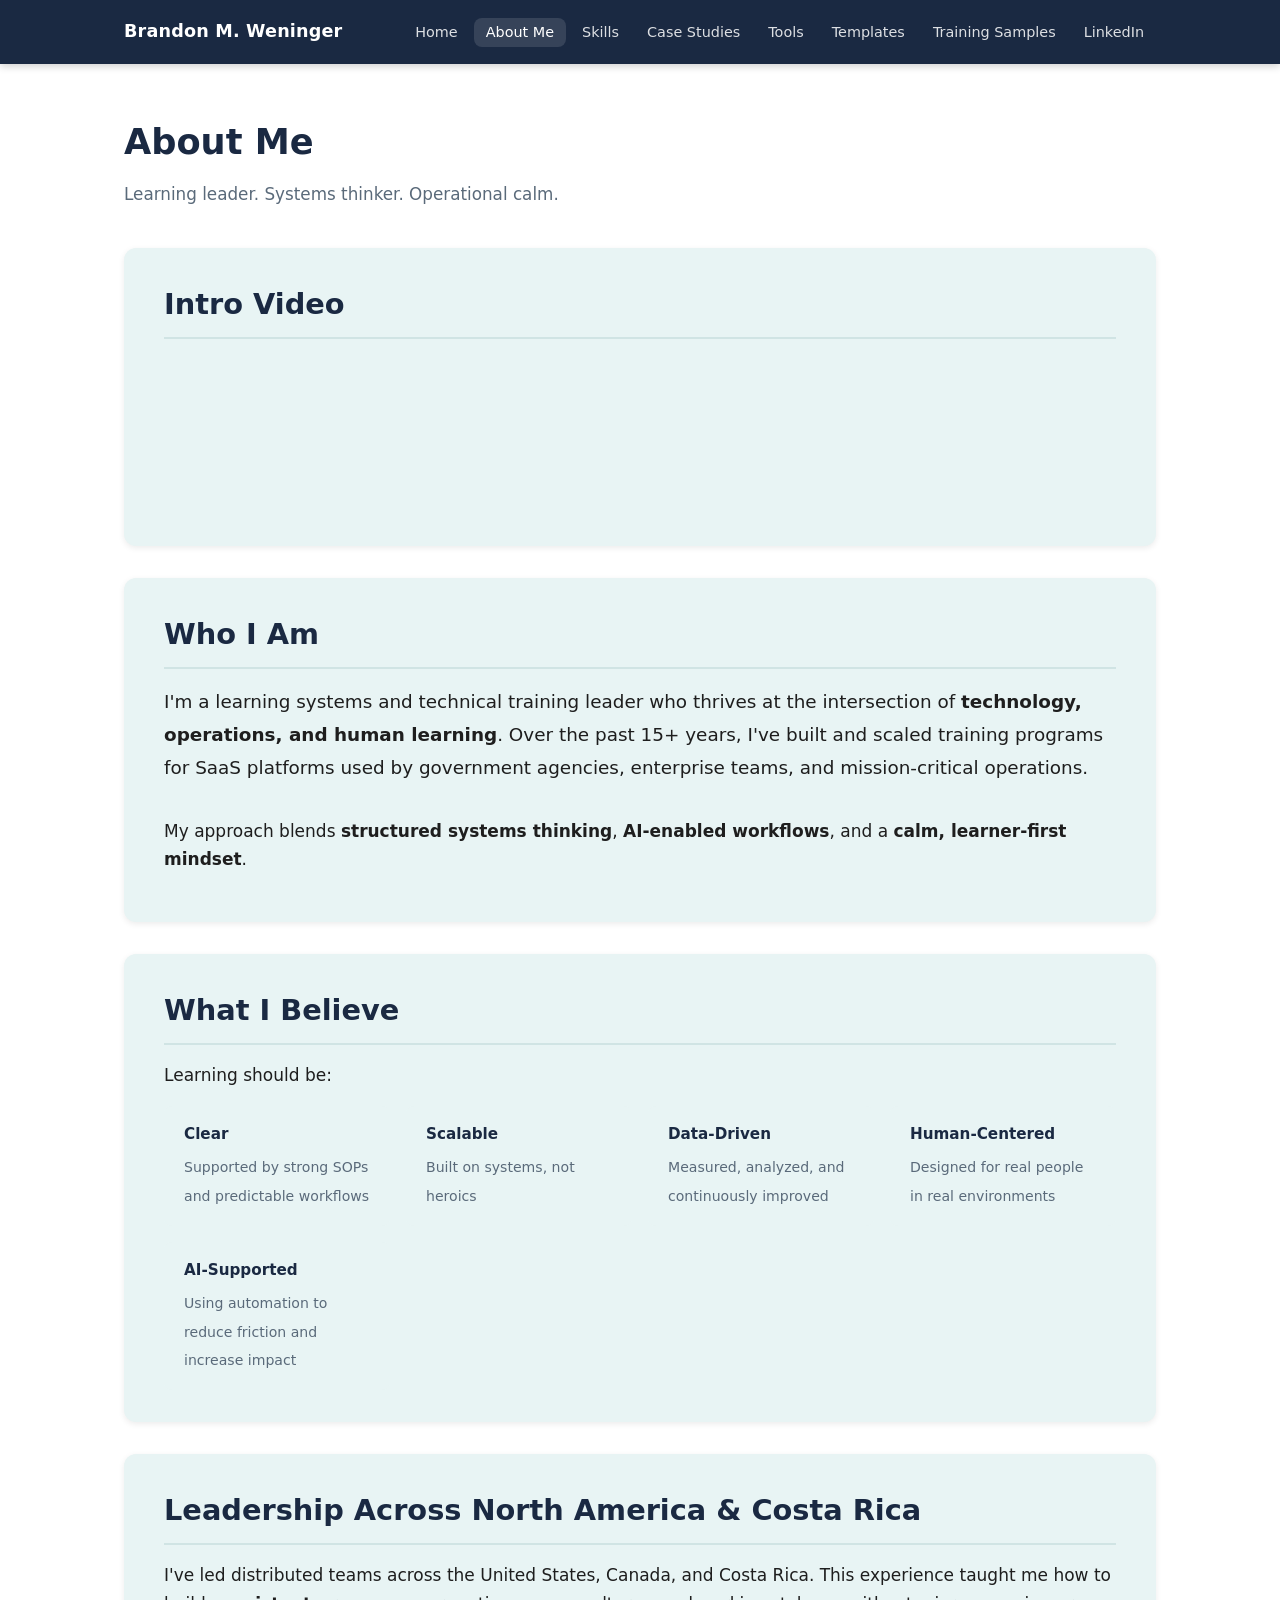
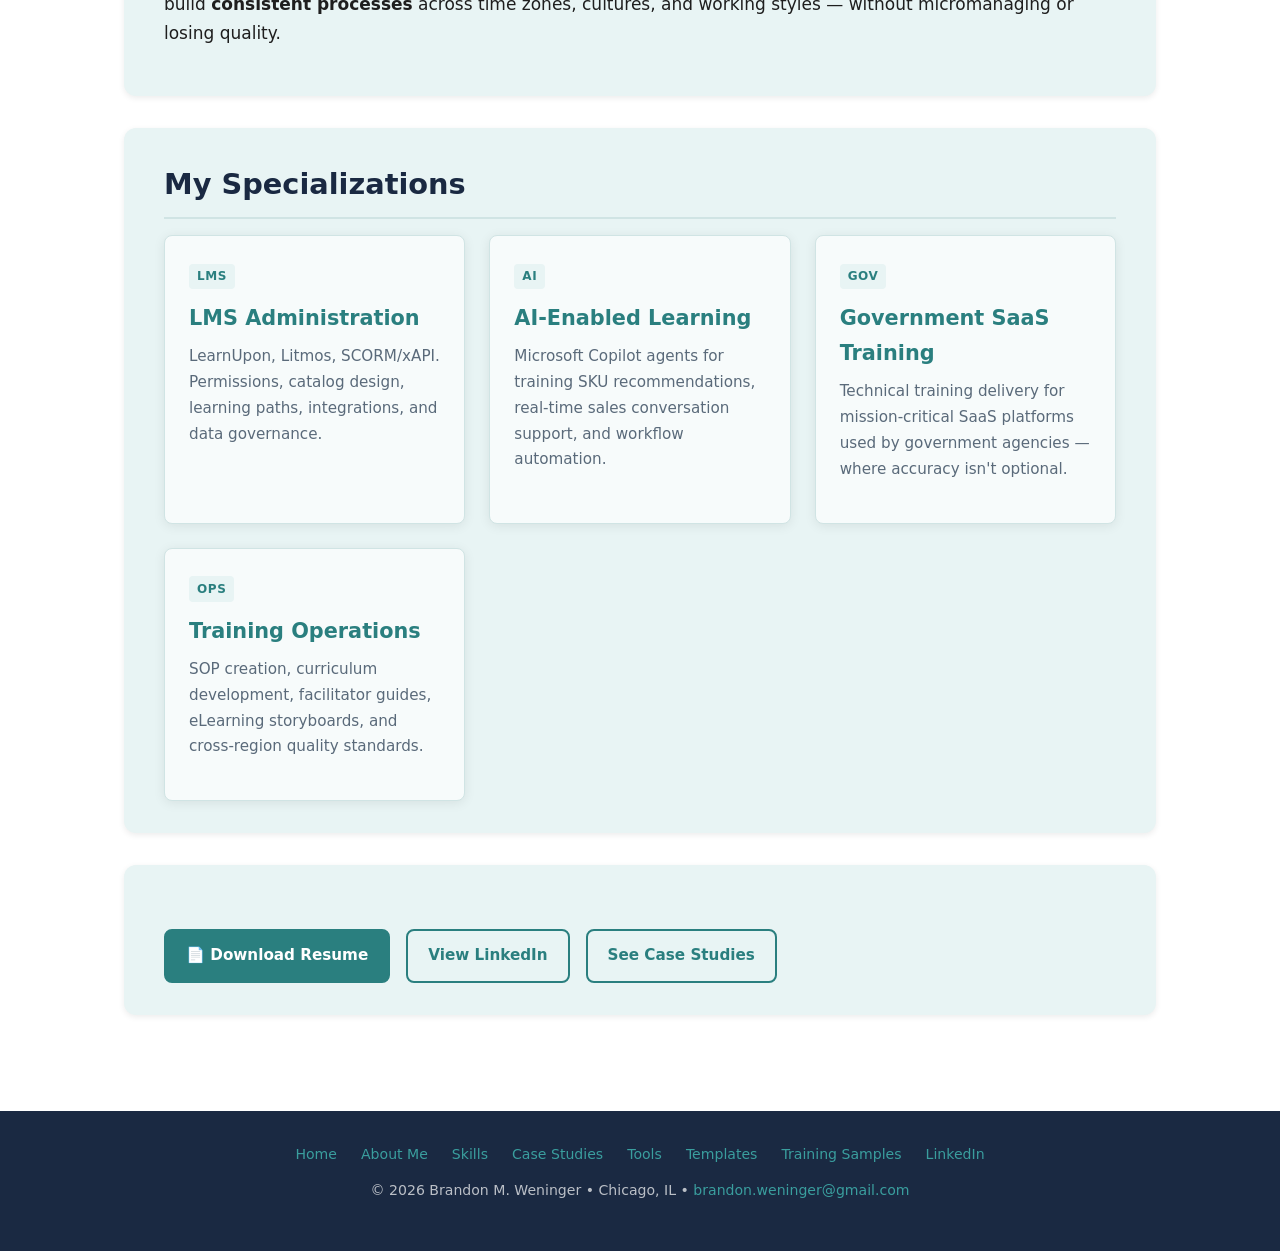
==== commit 705b3357: "Code update" ====
--- a/about.html
+++ b/about.html
@@ -9,11 +9,16 @@
   <meta name="robots" content="index, follow" />
   <meta name="keywords" content="Brandon Weninger, Brandon M. Weninger, learning systems leader, LMS administrator, training manager, AI-enabled learning, Chicago learning and development, government SaaS training, instructional design, eLearning, distributed team leadership" />
   <link rel="canonical" href="https://brandonweninger.github.io/brandon-weninger-portfolio/about.html" />
+
+  <!-- Open Graph -->
   <meta property="og:type" content="profile" />
   <meta property="og:site_name" content="Brandon M. Weninger" />
   <meta property="og:title" content="About Brandon M. Weninger | Learning Systems & Training Leader" />
   <meta property="og:description" content="Senior learning systems and technical training leader with 15+ years building LMS ecosystems, AI-enabled workflows, and distributed training teams." />
   <meta property="og:url" content="https://brandonweninger.github.io/brandon-weninger-portfolio/about.html" />
+  <meta property="og:image" content="assets/images/og-about.png" />
+
+  <!-- Twitter -->
   <meta name="twitter:card" content="summary" />
   <meta name="twitter:title" content="About Brandon M. Weninger | Learning Systems & Training Leader" />
   <meta name="twitter:description" content="15+ years building LMS ecosystems, AI workflows, and distributed training teams. Based in Chicago, IL." />
@@ -52,7 +57,9 @@
   <header>
     <div class="header-inner">
       <a href="index.html" class="site-logo">Brandon M. Weninger</a>
-      <button class="nav-toggle" aria-label="Toggle navigation" onclick="document.querySelector('nav ul').classList.toggle('open')"><span></span><span></span><span></span></button>
+      <button class="nav-toggle" aria-label="Toggle navigation" aria-expanded="false">
+        <span></span><span></span><span></span>
+      </button>
       <nav>
         <ul>
           <li><a href="index.html">Home</a></li>
@@ -61,7 +68,7 @@
           <li><a href="case-studies.html">Case Studies</a></li>
           <li><a href="tools.html">Tools</a></li>
           <li><a href="templates.html">Templates</a></li>
-          <li><a href="training-samples.html">Templates</a></li>
+          <li><a href="training-samples.html">Training Samples</a></li>
           <li><a href="https://linkedin.com/in/brandonweninger" target="_blank" rel="noopener">LinkedIn</a></li>
         </ul>
       </nav>
@@ -75,14 +82,12 @@
     <!-- Intro Video Section -->
     <section class="intro-video-section">
       <h2>Intro Video</h2>
-      <div style="position: relative; padding-bottom: 56.25%; height: 0;">
-        <iframe 
+      <div class="video-wrapper">
+        <iframe
           src="https://www.loom.com/embed/f4af936d965148eca5b88341e061728c"
+          title="Intro video — Brandon M. Weninger"
           frameborder="0"
-          webkitallowfullscreen
-          mozallowfullscreen
-          allowfullscreen
-          style="position: absolute; top: 0; left: 0; width: 100%; height: 100%;">
+          allowfullscreen>
         </iframe>
       </div>
     </section>
@@ -123,19 +128,38 @@
     <section>
       <div class="quick-links">
         <a href="assets/files/brandon-weninger-resume.pdf" class="btn btn-primary" target="_blank" rel="noopener">&#128196; Download Resume</a>
-        <a href="https://linkedin.com/in/brandonweninger" class="btn btn-outline" style="color:var(--navy);border-color:var(--navy);" target="_blank" rel="noopener">View LinkedIn</a>
-        <a href="case-studies.html" class="btn btn-outline" style="color:var(--navy);border-color:var(--navy);">See Case Studies</a>
+        <a href="https://linkedin.com/in/brandonweninger" class="btn btn-outline btn-outline--navy" target="_blank" rel="noopener">View LinkedIn</a>
+        <a href="case-studies.html" class="btn btn-outline btn-outline--navy">See Case Studies</a>
       </div>
     </section>
   </main>
 
   <footer>
     <div class="footer-links">
-      <a href="index.html">Home</a><a href="about.html">About Me</a><a href="skills.html">Skills</a>
-      <a href="case-studies.html">Case Studies</a><a href="tools.html">Tools</a><a href="templates.html">Templates</a>
+      <a href="index.html">Home</a>
+      <a href="about.html">About Me</a>
+      <a href="skills.html">Skills</a>
+      <a href="case-studies.html">Case Studies</a>
+      <a href="tools.html">Tools</a>
+      <a href="templates.html">Templates</a>
+      <a href="training-samples.html">Training Samples</a>
       <a href="https://linkedin.com/in/brandonweninger" target="_blank" rel="noopener">LinkedIn</a>
     </div>
     <p>&copy; 2026 Brandon M. Weninger &bull; Chicago, IL &bull; <a href="mailto:brandon.weninger@gmail.com">brandon.weninger@gmail.com</a></p>
   </footer>
+
+  <script>
+    (function () {
+      const navToggle = document.querySelector('.nav-toggle');
+      const navList = document.querySelector('nav ul');
+
+      if (!navToggle || !navList) return;
+
+      navToggle.addEventListener('click', () => {
+        const isOpen = navList.classList.toggle('open');
+        navToggle.setAttribute('aria-expanded', isOpen ? 'true' : 'false');
+      });
+    })();
+  </script>
 </body>
 </html>
